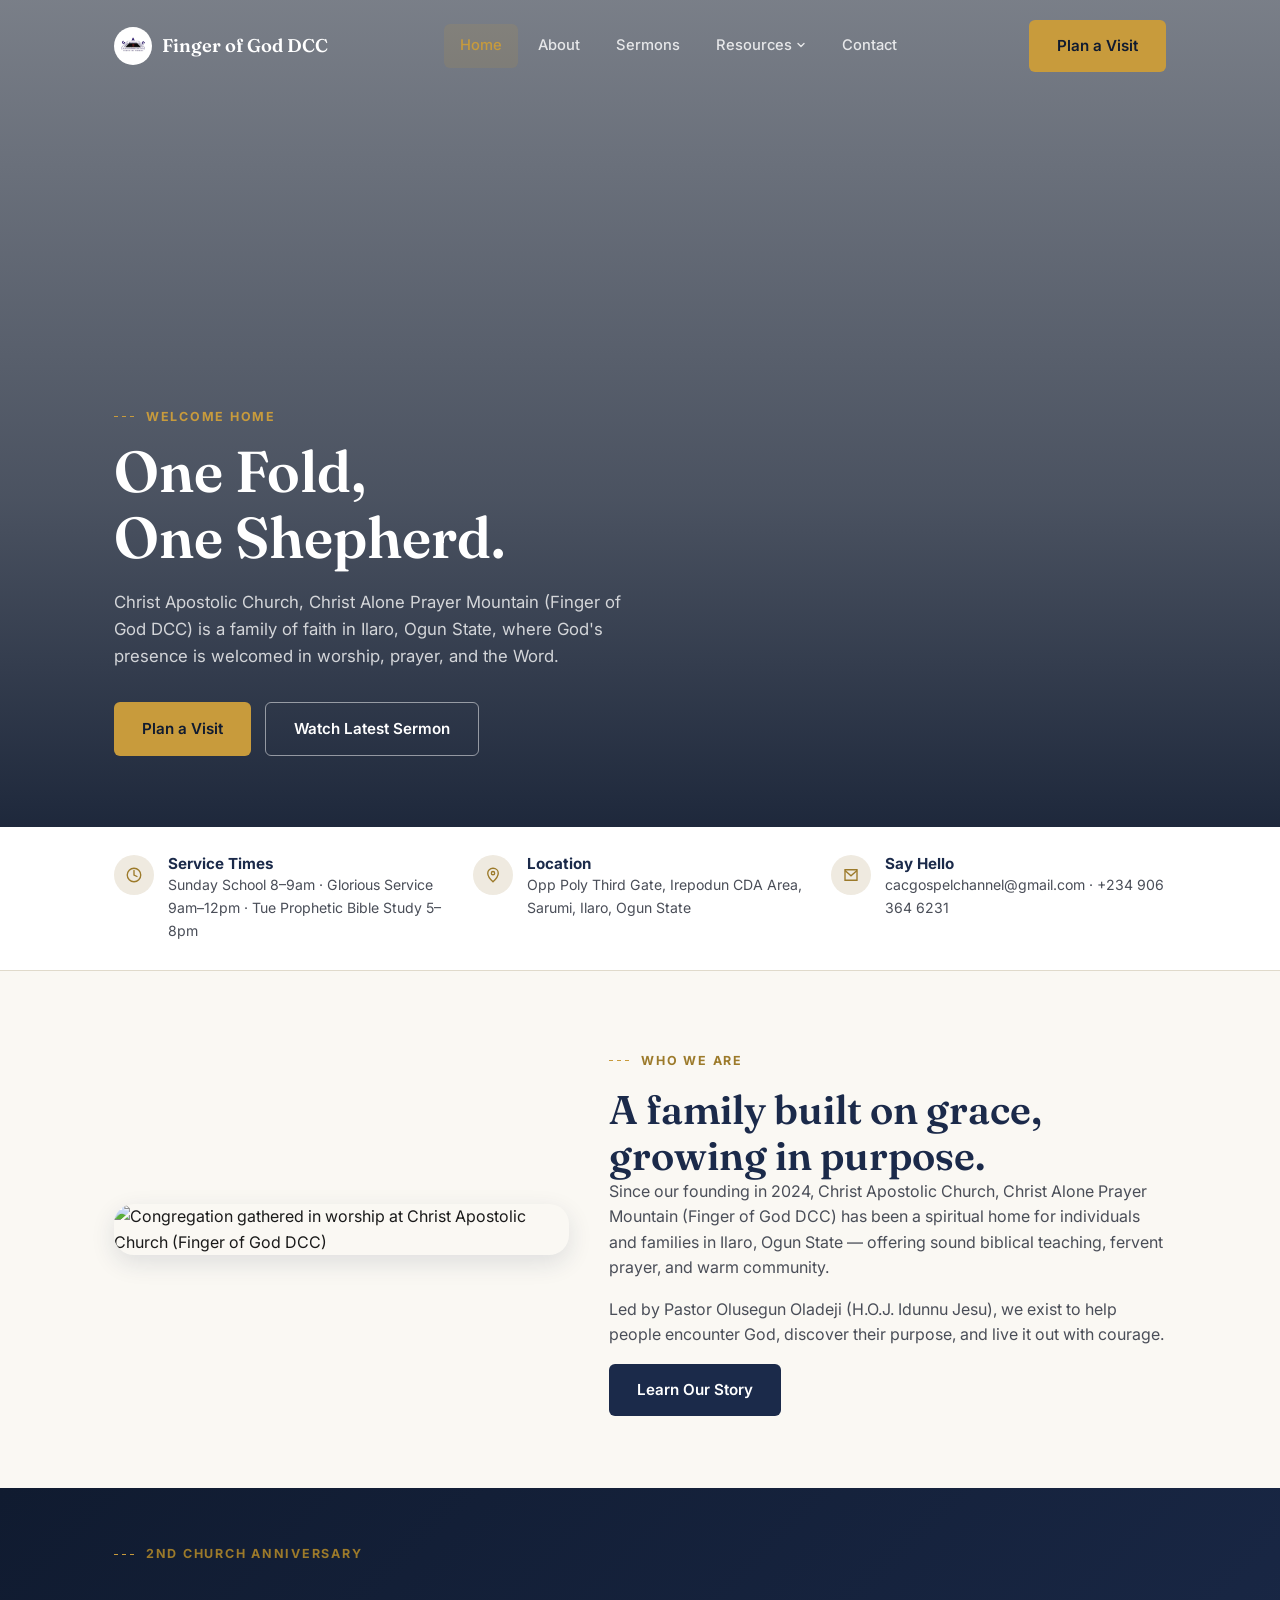
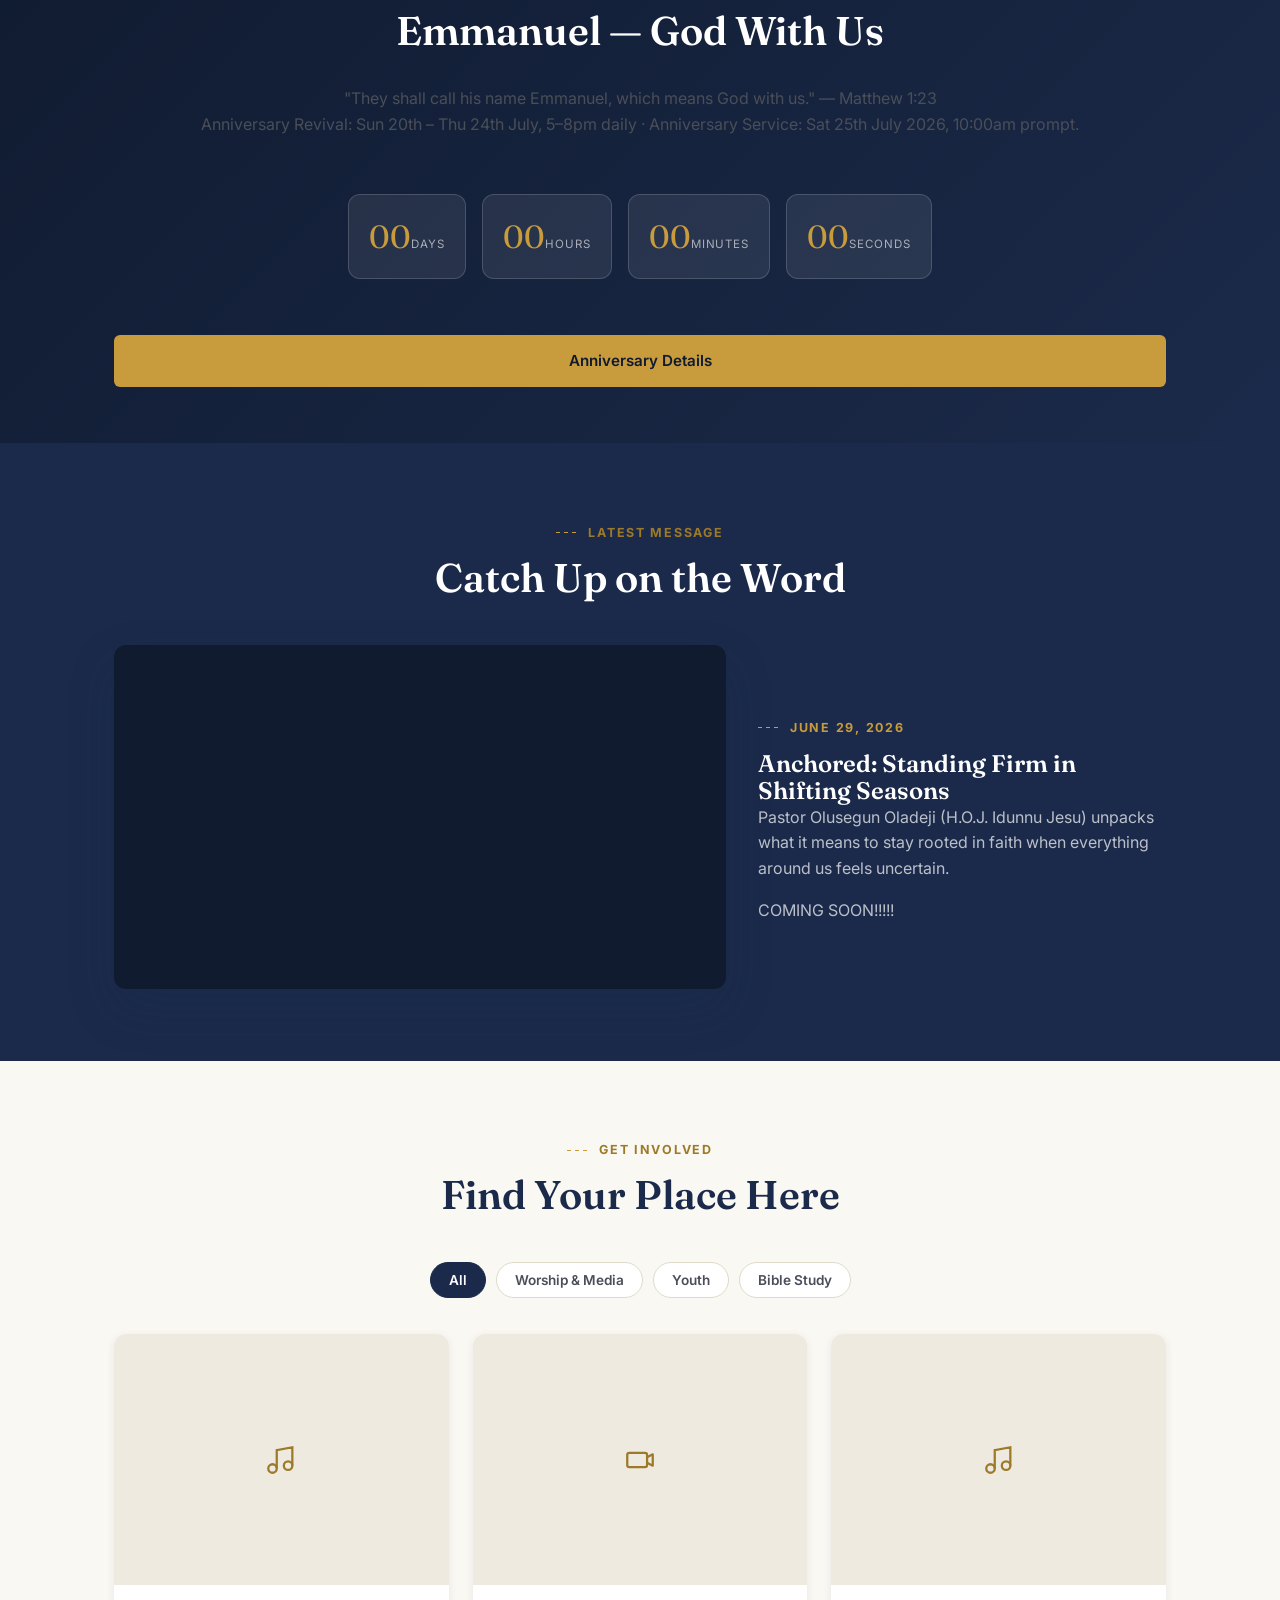
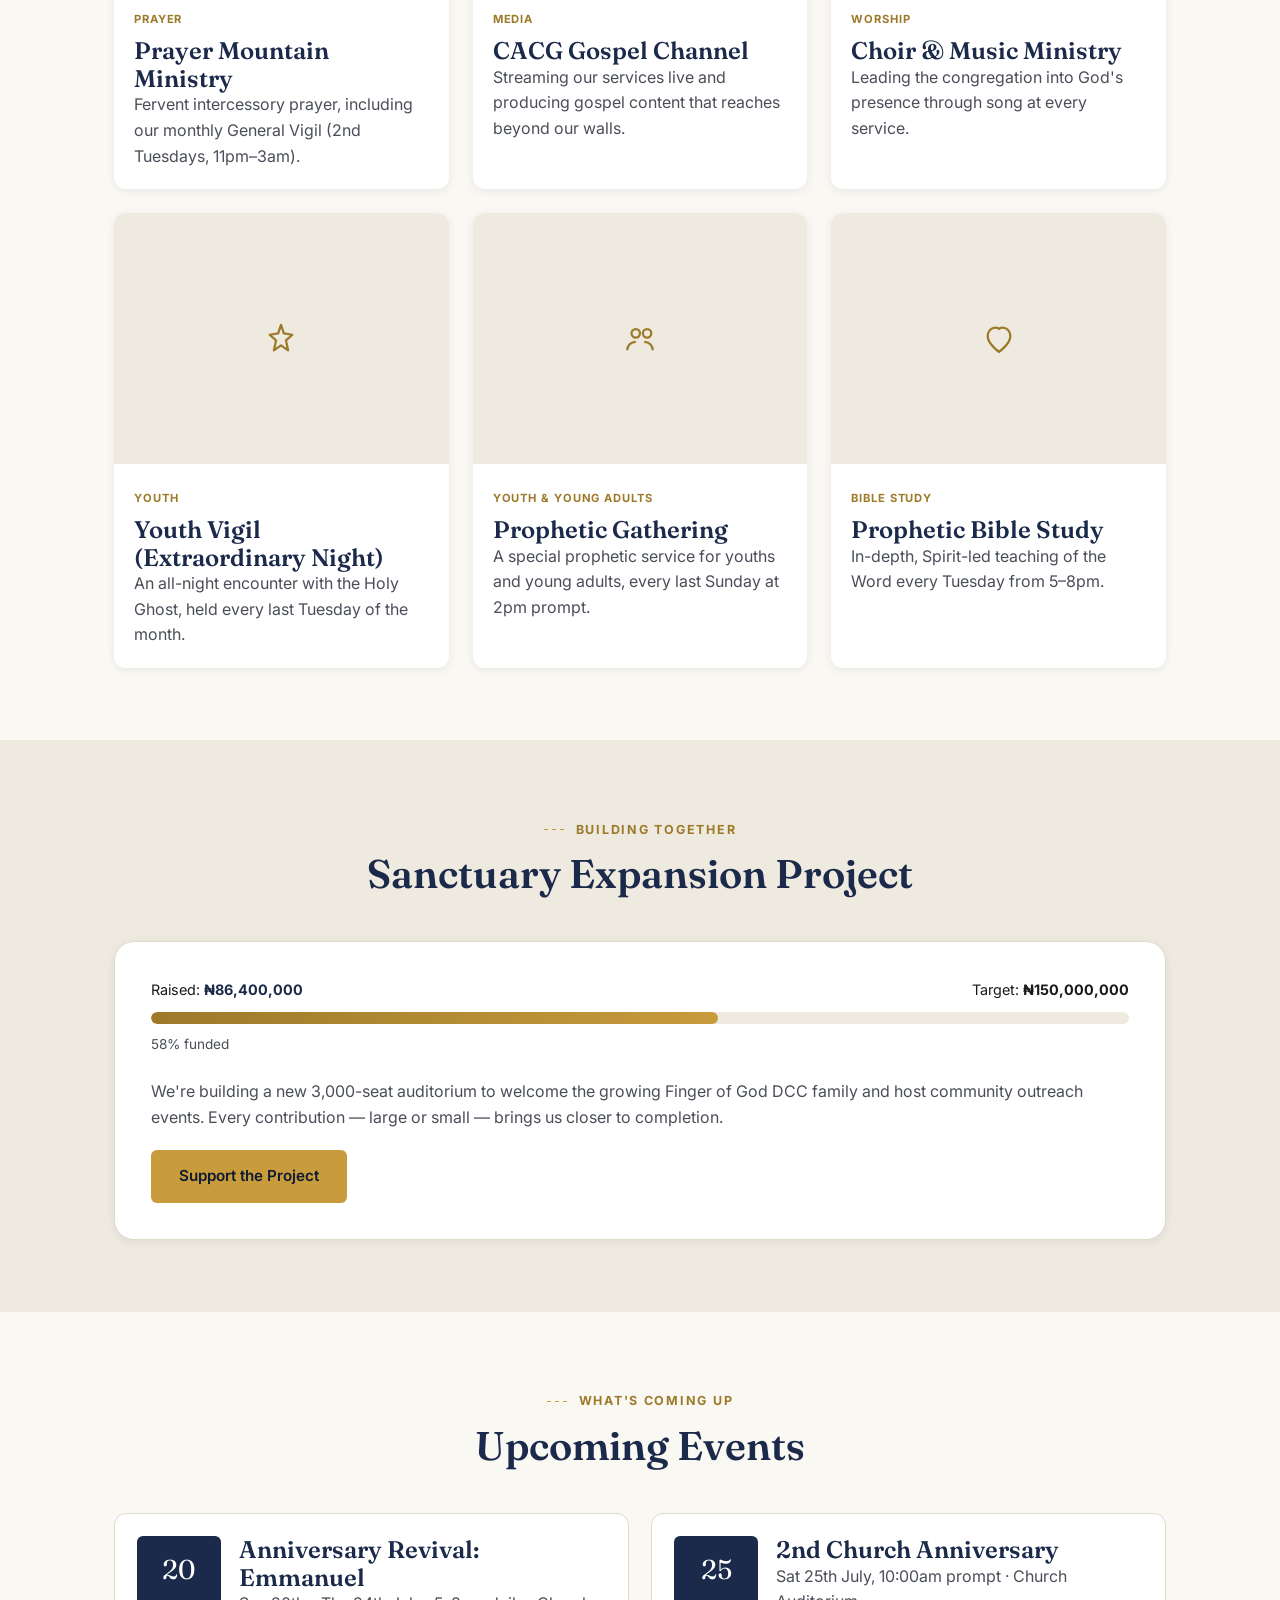
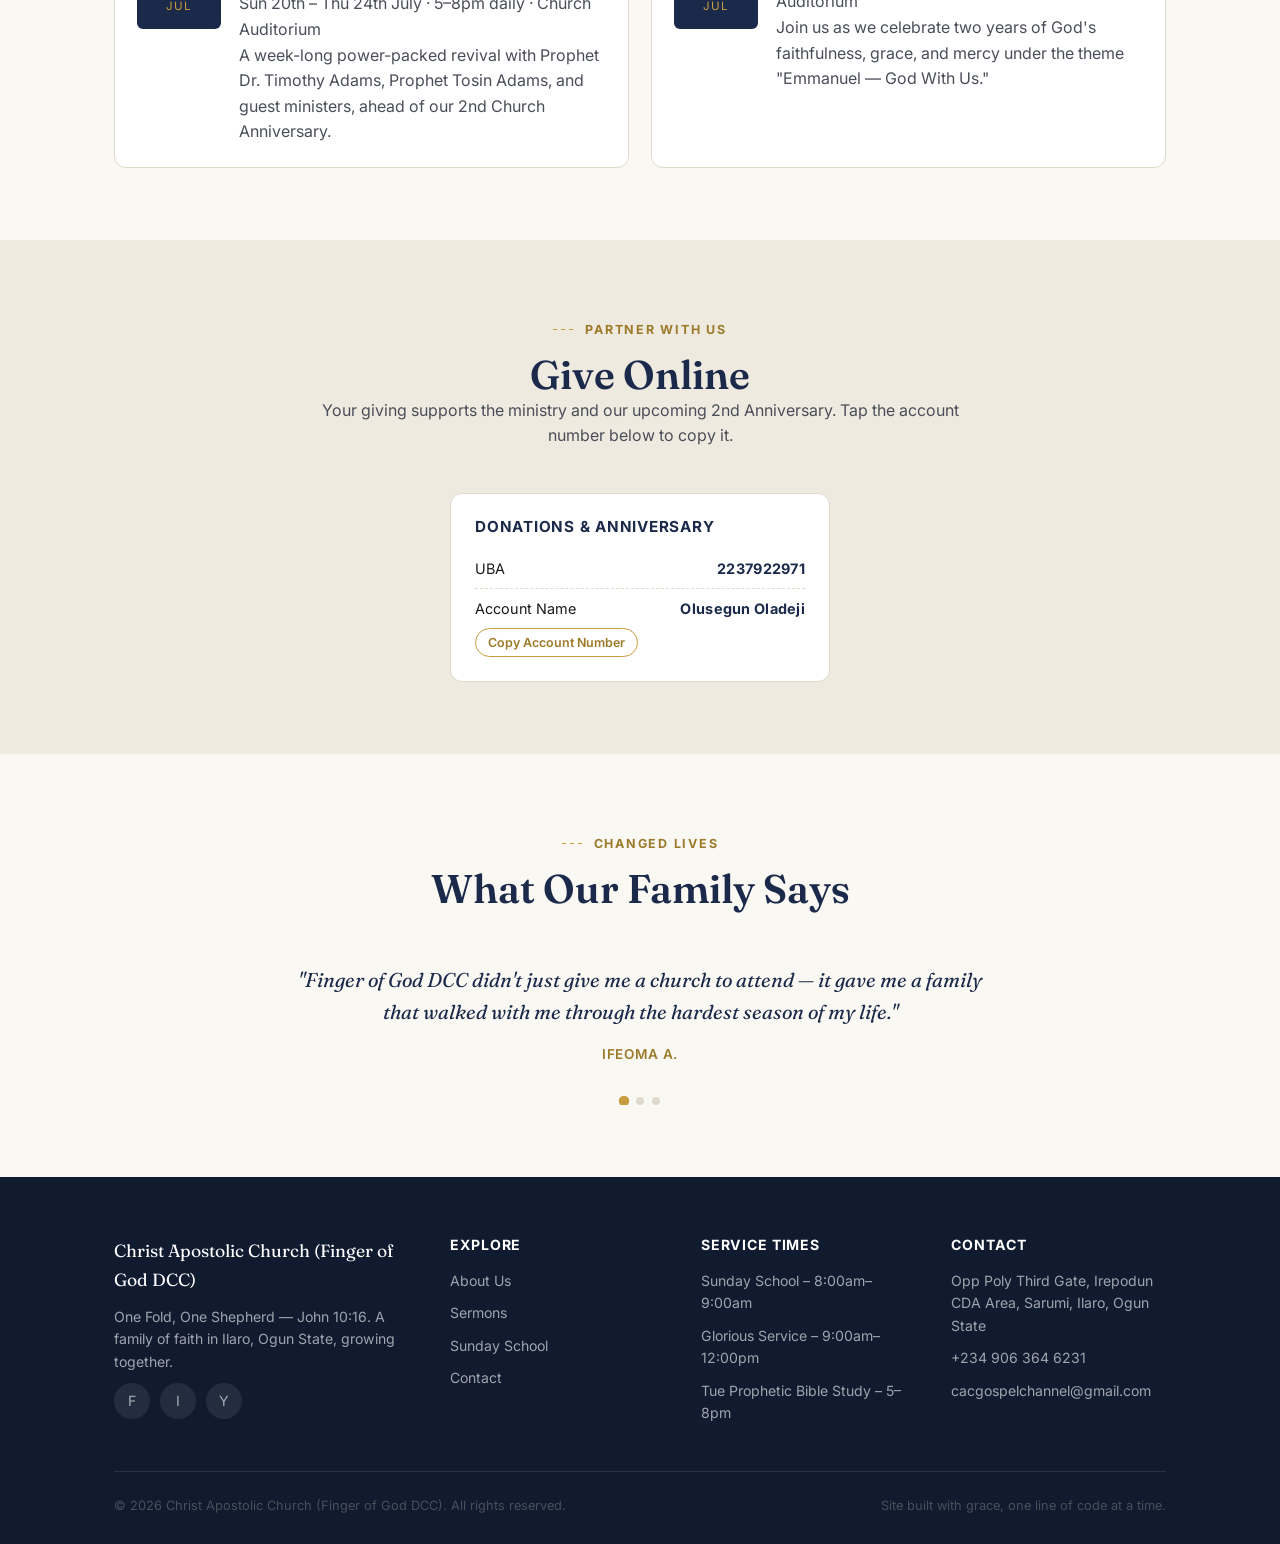
==== index.html @ 90b6bd90 "first commit" ====
<!DOCTYPE html>
<html lang="en">
<head>
<meta charset="UTF-8">
<meta name="viewport" content="width=device-width, initial-scale=1.0">
<title>Christ Apostolic Church, Christ Alone Prayer Mountain (Finger of God DCC) | One Fold, One Shepherd</title>
<meta name="description" content="Christ Apostolic Church, Christ Alone Prayer Mountain, Ilaro, Ogun State — join us for worship, sermons, ministries, and community. Sunday School 8am, Glorious Service 9am.">
<link rel="stylesheet" href="style.css">
<link rel="preconnect" href="https://fonts.googleapis.com">
<link rel="preconnect" href="https://fonts.gstatic.com" crossorigin>
<link href="https://fonts.googleapis.com/css2?family=Fraunces:opsz,wght@9..144,500;9..144,600;9..144,700&family=Inter:wght@400;500;600;700&display=swap" rel="stylesheet">
</head>
<body>

<!-- NAVBAR -->
<header class="navbar" id="navbar">
  <div class="container">
    <a href="index.html" class="nav-logo">
      <img src="images/logo.jpg" alt="Christ Apostolic Church logo" class="nav-logo-img">
      Finger of God DCC
    </a>

    <nav class="nav-links" aria-label="Primary">
      <a href="index.html" class="active">Home</a>
      <a href="about.html">About</a>
      <a href="sermons.html">Sermons</a>
      <div class="nav-dropdown" id="resourcesDropdown">
        <a href="#" class="nav-dropdown-toggle">Resources
          <svg width="10" height="10" viewBox="0 0 10 10" fill="none"><path d="M2 3.5L5 6.5L8 3.5" stroke="currentColor" stroke-width="1.4" stroke-linecap="round" stroke-linejoin="round"/></svg>
        </a>
        <div class="nav-dropdown-menu">
          <a href="sunday-school.html">Sunday School Manual</a>
          <a href="sermons.html">Sermon Archive</a>
          <a href="contact.html#prayer">Prayer Requests</a>
        </div>
      </div>
      <a href="contact.html">Contact</a>
    </nav>

    <a href="#plan-visit" class="btn btn-primary nav-cta" data-modal-open>Plan a Visit</a>

    <button class="hamburger" id="hamburgerBtn" aria-label="Open menu" aria-expanded="false">
      <span></span><span></span><span></span>
    </button>
  </div>
</header>

<div class="mobile-menu-overlay" id="mobileOverlay"></div>
<nav class="mobile-menu" id="mobileMenu" aria-label="Mobile">
  <button class="mobile-menu-close" id="mobileMenuClose" aria-label="Close menu">&times;</button>
  <a href="index.html" class="active">Home</a>
  <a href="about.html">About</a>
  <a href="sermons.html">Sermons</a>
  <a href="sunday-school.html" class="mobile-submenu">Sunday School Manual</a>
  <a href="contact.html">Contact</a>
  <a href="#plan-visit" class="btn btn-primary" style="margin-top:20px;" data-modal-open>Plan a Visit</a>
</nav>

<!-- HERO SECTION -->
<section class="hero">
  <div class="hero-media">
    <video autoplay muted loop playsinline poster="poster.jpg">
      <source src="worship-bg.mp4" type="video/mp4">
    </video>
  </div>
  <div class="hero-content">
    <p class="eyebrow hero-eyebrow">Welcome Home</p>
    <h1>One Fold,<br>One Shepherd.</h1>
    <p class="hero-sub">Christ Apostolic Church, Christ Alone Prayer Mountain (Finger of God DCC) is a family of faith in Ilaro, Ogun State, where God's presence is welcomed in worship, prayer, and the Word.</p>
    <div class="hero-actions">
      <a href="#" class="btn btn-primary" data-modal-open>Plan a Visit</a>
      <a href="sermons.html" class="btn btn-outline">Watch Latest Sermon</a>
    </div>
  </div>
</section>

<!-- SERVICE BAR SECTION -->
<section class="service-bar">
  <div class="container">
    <div class="service-item">
      <span class="icon">
        <svg width="18" height="18" viewBox="0 0 24 24" fill="none"><path d="M12 6V12L16 14" stroke="currentColor" stroke-width="1.8" stroke-linecap="round"/><circle cx="12" cy="12" r="9" stroke="currentColor" stroke-width="1.8"/></svg>
      </span>
      <div>
        <h4>Service Times</h4>
        <p>Sunday School 8&ndash;9am &middot; Glorious Service 9am&ndash;12pm &middot; Tue Prophetic Bible Study 5&ndash;8pm</p>
      </div>
    </div>
    <div class="service-item">
      <span class="icon">
        <svg width="18" height="18" viewBox="0 0 24 24" fill="none"><path d="M12 21C12 21 5 14.5 5 9.5C5 5.9 8 3 12 3C16 3 19 5.9 19 9.5C19 14.5 12 21 12 21Z" stroke="currentColor" stroke-width="1.8"/><circle cx="12" cy="9.5" r="2.2" stroke="currentColor" stroke-width="1.8"/></svg>
      </span>
      <div>
        <h4>Location</h4>
        <p>Opp Poly Third Gate, Irepodun CDA Area, Sarumi, Ilaro, Ogun State</p>
      </div>
    </div>
    <div class="service-item">
      <span class="icon">
        <svg width="18" height="18" viewBox="0 0 24 24" fill="none"><path d="M4 5H20V19H4V5Z" stroke="currentColor" stroke-width="1.8"/><path d="M4 6L12 13L20 6" stroke="currentColor" stroke-width="1.8"/></svg>
      </span>
      <div>
        <h4>Say Hello</h4>
        <p>cacgospelchannel@gmail.com &middot; +234 906 364 6231</p>
      </div>
    </div>
  </div>
</section>

<!-- ABOUT PREVIEW SECTION -->
<section class="about-preview section">
  <div class="container">
    <div class="about-media-frame about-media">
      <img src="images/pastor.jpg" alt="Congregation gathered in worship at Christ Apostolic Church (Finger of God DCC)">
    </div>
    <div class="about-text">
      <p class="eyebrow">Who We Are</p>
      <h2>A family built on grace, growing in purpose.</h2>
      <p>Since our founding in 2024, Christ Apostolic Church, Christ Alone Prayer Mountain (Finger of God DCC) has been a spiritual home for individuals and families in Ilaro, Ogun State — offering sound biblical teaching, fervent prayer, and warm community.</p>
      <p>Led by Pastor Olusegun Oladeji (H.O.J. Idunnu Jesu), we exist to help people encounter God, discover their purpose, and live it out with courage.</p>
      <a href="about.html" class="btn btn-navy">Learn Our Story</a>
    </div>
  </div>
</section>

<!-- ANNIVERSARY BANNER SECTION -->
<section class="anniversary-banner">
  <div class="container">
    <p class="eyebrow">2nd Church Anniversary</p>
    <h2>Emmanuel &mdash; God With Us</h2>
    <p>"They shall call his name Emmanuel, which means God with us." &mdash; Matthew 1:23<br>
    Anniversary Revival: Sun 20th &ndash; Thu 24th July, 5&ndash;8pm daily &middot; Anniversary Service: Sat 25th July 2026, 10:00am prompt.</p>
    <div class="anniversary-countdown" id="anniversaryCountdown">
      <div class="countdown-box"><span class="num" id="cdDays">00</span><span class="label">Days</span></div>
      <div class="countdown-box"><span class="num" id="cdHours">00</span><span class="label">Hours</span></div>
      <div class="countdown-box"><span class="num" id="cdMinutes">00</span><span class="label">Minutes</span></div>
      <div class="countdown-box"><span class="num" id="cdSeconds">00</span><span class="label">Seconds</span></div>
    </div>
    <a href="#" class="btn btn-primary">Anniversary Details</a>
  </div>
</section>

<!-- LATEST SERMON SECTION -->
<section class="latest-sermon section">
  <div class="container">
    <div class="section-head">
      <p class="eyebrow">Latest Message</p>
      <h2>Catch Up on the Word</h2>
    </div>
    <div class="sermon-feature">
      <div class="sermon-video">
        <iframe loading="lazy" data-src="https://www.youtube.com/embed/dQw4w9WgXcQ" title="Latest sermon" allowfullscreen></iframe>
      </div>
      <div class="sermon-meta">
        <p class="eyebrow" style="color:var(--color-gold);">June 29, 2026</p>
        <h3 style="color:#fff;">Anchored: Standing Firm in Shifting Seasons</h3>
        <p>Pastor Olusegun Oladeji (H.O.J. Idunnu Jesu) unpacks what it means to stay rooted in faith when everything around us feels uncertain.</p>
        <!-- <a href="sermons.html" class="btn btn-outline" style="margin-top:16px;">View All Sermons</a> -->
        <p style="margin-top:16px;">COMING SOON!!!!!</p>
      </div>
    </div>
  </div>
</section>

<!-- MINISTRIES GRID SECTION -->
<section class="ministries section" id="ministries">
  <div class="container">
    <div class="section-head">
      <p class="eyebrow">Get Involved</p>
      <h2>Find Your Place Here</h2>
    </div>
    <div class="ministries-filter" id="ministryFilters">
      <button class="filter-btn active" data-filter="all">All</button>
      <button class="filter-btn" data-filter="worship">Worship &amp; Media</button>
      <button class="filter-btn" data-filter="youth">Youth</button>
      <button class="filter-btn" data-filter="adults">Bible Study</button>
    </div>
    <div class="ministries-grid" id="ministriesGrid">
      <div class="ministry-card" data-category="worship">
        <div class="ministry-media">
          <svg width="34" height="34" viewBox="0 0 24 24" fill="none"><path d="M9 18V5L20 3V16" stroke="currentColor" stroke-width="1.6"/><circle cx="6" cy="18" r="3" stroke="currentColor" stroke-width="1.6"/><circle cx="17" cy="16" r="3" stroke="currentColor" stroke-width="1.6"/></svg>
        </div>
        <div class="ministry-body">
          <span class="tag">Prayer</span>
          <h3>Prayer Mountain Ministry</h3>
          <p>Fervent intercessory prayer, including our monthly General Vigil (2nd Tuesdays, 11pm&ndash;3am).</p>
        </div>
      </div>
      <div class="ministry-card" data-category="worship">
        <div class="ministry-media">
          <svg width="34" height="34" viewBox="0 0 24 24" fill="none"><rect x="3" y="7" width="14" height="10" rx="1.5" stroke="currentColor" stroke-width="1.6"/><path d="M17 10L21 8V16L17 14" stroke="currentColor" stroke-width="1.6" stroke-linejoin="round"/></svg>
        </div>
        <div class="ministry-body">
          <span class="tag">Media</span>
          <h3>CACG Gospel Channel</h3>
          <p>Streaming our services live and producing gospel content that reaches beyond our walls.</p>
        </div>
      </div>
      <div class="ministry-card" data-category="worship">
        <div class="ministry-media">
          <svg width="34" height="34" viewBox="0 0 24 24" fill="none"><path d="M9 18V5L20 3V16" stroke="currentColor" stroke-width="1.6"/><circle cx="6" cy="18" r="3" stroke="currentColor" stroke-width="1.6"/><circle cx="17" cy="16" r="3" stroke="currentColor" stroke-width="1.6"/></svg>
        </div>
        <div class="ministry-body">
          <span class="tag">Worship</span>
          <h3>Choir &amp; Music Ministry</h3>
          <p>Leading the congregation into God's presence through song at every service.</p>
        </div>
      </div>
      <div class="ministry-card" data-category="youth">
        <div class="ministry-media">
          <svg width="34" height="34" viewBox="0 0 24 24" fill="none"><path d="M12 2L14 8L20 9L15.5 13L17 20L12 16.5L7 20L8.5 13L4 9L10 8L12 2Z" stroke="currentColor" stroke-width="1.6" stroke-linejoin="round"/></svg>
        </div>
        <div class="ministry-body">
          <span class="tag">Youth</span>
          <h3>Youth Vigil (Extraordinary Night)</h3>
          <p>An all-night encounter with the Holy Ghost, held every last Tuesday of the month.</p>
        </div>
      </div>
      <div class="ministry-card" data-category="youth">
        <div class="ministry-media">
          <svg width="34" height="34" viewBox="0 0 24 24" fill="none"><circle cx="9" cy="8" r="3" stroke="currentColor" stroke-width="1.6"/><circle cx="17" cy="8" r="3" stroke="currentColor" stroke-width="1.6"/><path d="M3 20C3 16.5 5.5 14 9 14M21 20C21 16.5 18.5 14 15 14" stroke="currentColor" stroke-width="1.6"/></svg>
        </div>
        <div class="ministry-body">
          <span class="tag">Youth &amp; Young Adults</span>
          <h3>Prophetic Gathering</h3>
          <p>A special prophetic service for youths and young adults, every last Sunday at 2pm prompt.</p>
        </div>
      </div>
      <div class="ministry-card" data-category="adults">
        <div class="ministry-media">
          <svg width="34" height="34" viewBox="0 0 24 24" fill="none"><path d="M12 21C12 21 4 15.5 4 9.8C4 6.6 6.5 4 9.5 4C10.9 4 12 4.8 12 4.8C12 4.8 13.1 4 14.5 4C17.5 4 20 6.6 20 9.8C20 15.5 12 21 12 21Z" stroke="currentColor" stroke-width="1.6"/></svg>
        </div>
        <div class="ministry-body">
          <span class="tag">Bible Study</span>
          <h3>Prophetic Bible Study</h3>
          <p>In-depth, Spirit-led teaching of the Word every Tuesday from 5&ndash;8pm.</p>
        </div>
      </div>
    </div>
  </div>
</section>

<!-- CHURCH PROJECT SECTION -->
<section class="church-project section" style="background:var(--color-bg-alt);">
  <div class="container">
    <div class="section-head">
      <p class="eyebrow">Building Together</p>
      <h2>Sanctuary Expansion Project</h2>
    </div>
    <div class="project-card">
      <div class="project-stats">
        <span>Raised: <span class="current" id="projectCurrent">&#8358;86,400,000</span></span>
        <span>Target: <strong>&#8358;150,000,000</strong></span>
      </div>
      <div class="progress-track">
        <div class="progress-fill" id="projectProgress" data-target="58"></div>
      </div>
      <p class="project-percent"><span id="projectPercentLabel">0</span>% funded</p>
      <div class="project-body">
        <p>We're building a new 3,000-seat auditorium to welcome the growing Finger of God DCC family and host community outreach events. Every contribution — large or small — brings us closer to completion.</p>
        <a href="#give" class="btn btn-primary" style="margin-top:20px;">Support the Project</a>
      </div>
    </div>
  </div>
</section>

<!-- UPCOMING EVENTS SECTION -->
<section class="events section" id="events">
  <div class="container">
    <div class="section-head">
      <p class="eyebrow">What's Coming Up</p>
      <h2>Upcoming Events</h2>
    </div>
    <div class="events-grid">
      <div class="event-card">
        <div class="event-date"><span class="day">20</span><span class="month">Jul</span></div>
        <div>
          <h3>Anniversary Revival: Emmanuel</h3>
          <p>Sun 20th &ndash; Thu 24th July &middot; 5&ndash;8pm daily &middot; Church Auditorium</p>
          <p>A week-long power-packed revival with Prophet Dr. Timothy Adams, Prophet Tosin Adams, and guest ministers, ahead of our 2nd Church Anniversary.</p>
        </div>
      </div>
      <div class="event-card">
        <div class="event-date"><span class="day">25</span><span class="month">Jul</span></div>
        <div>
          <h3>2nd Church Anniversary</h3>
          <p>Sat 25th July, 10:00am prompt &middot; Church Auditorium</p>
          <p>Join us as we celebrate two years of God's faithfulness, grace, and mercy under the theme "Emmanuel &mdash; God With Us."</p>
        </div>
      </div>
    </div>
  </div>
</section>

<!-- GIVE/PARTNERSHIP SECTION -->
<section class="give-section section" id="give">
  <div class="container">
    <div class="section-head">
      <p class="eyebrow">Partner With Us</p>
      <h2>Give Online</h2>
      <p>Your giving supports the ministry and our upcoming 2nd Anniversary. Tap the account number below to copy it.</p>
    </div>
    <div class="give-grid give-grid-single">
      <div class="give-card">
        <h4>Donations &amp; Anniversary</h4>
        <div class="account-row">
          <span>UBA</span>
          <span class="account-number">2237922971</span>
        </div>
        <div class="account-row">
          <span>Account Name</span>
          <span class="account-number">Olusegun Oladeji</span>
        </div>
        <button class="copy-btn" data-copy="2237922971">Copy Account Number</button>
      </div>
    </div>
  </div>
</section>

<!-- TESTIMONIES SECTION -->
<section class="testimonies section">
  <div class="container">
    <div class="section-head">
      <p class="eyebrow">Changed Lives</p>
      <h2>What Our Family Says</h2>
    </div>
    <div class="testimony-slider">
      <div class="testimony-track" id="testimonyTrack">
        <div class="testimony-slide">
          <p class="quote">"Finger of God DCC didn't just give me a church to attend — it gave me a family that walked with me through the hardest season of my life."</p>
          <p class="author">Ifeoma A.</p>
        </div>
        <div class="testimony-slide">
          <p class="quote">"The teaching here is practical and deep at the same time. I've grown more in two years than in the previous ten."</p>
          <p class="author">Emeka O.</p>
        </div>
        <div class="testimony-slide">
          <p class="quote">"Kids Harbor made Sunday mornings something my children actually look forward to. That says a lot."</p>
          <p class="author">Blessing N.</p>
        </div>
      </div>
      <div class="testimony-dots" id="testimonyDots"></div>
    </div>
  </div>
</section>

<!-- FOOTER SECTION -->
<footer class="site-footer">
  <div class="container">
    <div class="footer-grid">
      <div class="footer-col">
        <div class="footer-brand">Christ Apostolic Church (Finger of God DCC)</div>
        <p>One Fold, One Shepherd — John 10:16. A family of faith in Ilaro, Ogun State, growing together.</p>
        <div class="footer-social">
          <a href="#" aria-label="Facebook">F</a>
          <a href="#" aria-label="Instagram">I</a>
          <a href="#" aria-label="YouTube">Y</a>
        </div>
      </div>
      <div class="footer-col">
        <h4>Explore</h4>
        <a href="about.html">About Us</a>
        <a href="sermons.html">Sermons</a>
        <a href="sunday-school.html">Sunday School</a>
        <a href="contact.html">Contact</a>
      </div>
      <div class="footer-col">
        <h4>Service Times</h4>
        <p>Sunday School &ndash; 8:00am&ndash;9:00am</p>
        <p>Glorious Service &ndash; 9:00am&ndash;12:00pm</p>
        <p>Tue Prophetic Bible Study &ndash; 5&ndash;8pm</p>
      </div>
      <div class="footer-col">
        <h4>Contact</h4>
        <p>Opp Poly Third Gate, Irepodun CDA Area, Sarumi, Ilaro, Ogun State</p>
        <a href="tel:+2349063646231">+234 906 364 6231</a>
        <a href="mailto:cacgospelchannel@gmail.com">cacgospelchannel@gmail.com</a>
      </div>
    </div>
    <div class="footer-bottom">
      <p>&copy; 2026 Christ Apostolic Church (Finger of God DCC). All rights reserved.</p>
      <p>Site built with grace, one line of code at a time.</p>
    </div>
  </div>
</footer>

<!-- MODAL POPUP -->
<div class="modal-overlay" id="visitModalOverlay">
  <div class="modal" role="dialog" aria-modal="true" aria-labelledby="visitModalTitle">
    <button class="modal-close" id="visitModalClose" aria-label="Close">&times;</button>
    <h3 id="visitModalTitle">Plan Your Visit</h3>
    <p class="modal-sub">Let us know you're coming so we can welcome you properly.</p>
    <form id="visitForm" novalidate>
      <div class="form-group" id="visitNameGroup">
        <label for="visitName">Full Name</label>
        <input type="text" id="visitName" name="visitName" required>
        <span class="form-error">Please enter your name.</span>
      </div>
      <div class="form-group" id="visitEmailGroup">
        <label for="visitEmail">Email</label>
        <input type="email" id="visitEmail" name="visitEmail" required>
        <span class="form-error">Please enter a valid email.</span>
      </div>
      <div class="form-group" id="visitDateGroup">
        <label for="visitDate">Which Sunday?</label>
        <input type="date" id="visitDate" name="visitDate" required>
        <span class="form-error">Please choose a date.</span>
      </div>
      <button type="submit" class="btn btn-primary" style="width:100%;">Confirm Visit</button>
    </form>
  </div>
</div>

<!-- BACK TO TOP BUTTON -->
<button class="back-to-top" id="backToTop" aria-label="Back to top">
  <svg width="18" height="18" viewBox="0 0 24 24" fill="none"><path d="M12 19V5M12 5L6 11M12 5L18 11" stroke="currentColor" stroke-width="2" stroke-linecap="round" stroke-linejoin="round"/></svg>
</button>

<div class="toast" id="toast"></div>

<script>
  /* ============================================================
     GRACE HARBOR FAMILY CHURCH — HOME PAGE SCRIPT
     ============================================================ */

  /* 1. STICKY NAVBAR + ACTIVE NAV HIGHLIGHT (active nav already set via .active class in markup) */
  const navbar = document.getElementById('navbar');
  function handleNavbarScroll() {
    if (window.scrollY > 30) {
      navbar.classList.add('is-scrolled');
    } else {
      navbar.classList.remove('is-scrolled');
    }
  }
  window.addEventListener('scroll', handleNavbarScroll);
  handleNavbarScroll();

  /* 11. MOBILE MENU: hamburger + slide animation + dropdown */
  const hamburgerBtn = document.getElementById('hamburgerBtn');
  const mobileMenu = document.getElementById('mobileMenu');
  const mobileOverlay = document.getElementById('mobileOverlay');
  const mobileMenuClose = document.getElementById('mobileMenuClose');

  function openMobileMenu() {
    mobileMenu.classList.add('is-open');
    mobileOverlay.classList.add('is-open');
    hamburgerBtn.classList.add('is-active');
    hamburgerBtn.setAttribute('aria-expanded', 'true');
    document.body.style.overflow = 'hidden';
  }
  function closeMobileMenu() {
    mobileMenu.classList.remove('is-open');
    mobileOverlay.classList.remove('is-open');
    hamburgerBtn.classList.remove('is-active');
    hamburgerBtn.setAttribute('aria-expanded', 'false');
    document.body.style.overflow = '';
  }
  hamburgerBtn.addEventListener('click', () => {
    mobileMenu.classList.contains('is-open') ? closeMobileMenu() : openMobileMenu();
  });
  mobileMenuClose.addEventListener('click', closeMobileMenu);
  mobileOverlay.addEventListener('click', closeMobileMenu);

  /* Resources dropdown tap-support on touch devices */
  const resourcesDropdown = document.getElementById('resourcesDropdown');
  if (resourcesDropdown) {
    const toggle = resourcesDropdown.querySelector('.nav-dropdown-toggle');
    toggle.addEventListener('click', (e) => {
      if (window.innerWidth < 900) {
        e.preventDefault();
        resourcesDropdown.classList.toggle('is-open');
      }
    });
  }

  /* 3. COPY TO CLIPBOARD for bank accounts + toast */
  const toast = document.getElementById('toast');
  let toastTimer;
  function showToast(message) {
    toast.textContent = message;
    toast.classList.add('is-visible');
    clearTimeout(toastTimer);
    toastTimer = setTimeout(() => toast.classList.remove('is-visible'), 2200);
  }
  document.querySelectorAll('.copy-btn').forEach((btn) => {
    btn.addEventListener('click', () => {
      const value = btn.getAttribute('data-copy');
      navigator.clipboard.writeText(value).then(() => {
        showToast('Account number copied!');
      }).catch(() => {
        showToast('Could not copy — please copy manually.');
      });
    });
  });

  /* 4. COUNTDOWN TIMER for anniversary date (2nd Anniversary — Sat 25th July 2026, 10:00am) */
  function startAnniversaryCountdown() {
    const anniversaryDate = new Date('2026-07-25T10:00:00').getTime();
    function tick() {
      const now = new Date().getTime();
      const distance = anniversaryDate - now;
      if (distance <= 0) {
        document.getElementById('cdDays').textContent = '00';
        document.getElementById('cdHours').textContent = '00';
        document.getElementById('cdMinutes').textContent = '00';
        document.getElementById('cdSeconds').textContent = '00';
        return;
      }
      const days = Math.floor(distance / (1000 * 60 * 60 * 24));
      const hours = Math.floor((distance % (1000 * 60 * 60 * 24)) / (1000 * 60 * 60));
      const minutes = Math.floor((distance % (1000 * 60 * 60)) / (1000 * 60));
      const seconds = Math.floor((distance % (1000 * 60)) / 1000);
      document.getElementById('cdDays').textContent = String(days).padStart(2, '0');
      document.getElementById('cdHours').textContent = String(hours).padStart(2, '0');
      document.getElementById('cdMinutes').textContent = String(minutes).padStart(2, '0');
      document.getElementById('cdSeconds').textContent = String(seconds).padStart(2, '0');
    }
    tick();
    setInterval(tick, 1000);
  }
  startAnniversaryCountdown();

  /* 5. PROGRESS BAR ANIMATION on scroll (church project) */
  const progressFill = document.getElementById('projectProgress');
  const percentLabel = document.getElementById('projectPercentLabel');
  let progressAnimated = false;
  function animateProgressIfVisible() {
    if (progressAnimated || !progressFill) return;
    const rect = progressFill.getBoundingClientRect();
    if (rect.top < window.innerHeight - 80) {
      const target = parseInt(progressFill.getAttribute('data-target'), 10);
      progressFill.style.width = target + '%';
      percentLabel.textContent = target;
      progressAnimated = true;
    }
  }
  window.addEventListener('scroll', animateProgressIfVisible);
  animateProgressIfVisible();

  /* 6. MODAL POPUP: Plan a Visit */
  const visitModalOverlay = document.getElementById('visitModalOverlay');
  const visitModalClose = document.getElementById('visitModalClose');
  document.querySelectorAll('[data-modal-open]').forEach((trigger) => {
    trigger.addEventListener('click', (e) => {
      e.preventDefault();
      visitModalOverlay.classList.add('is-open');
      closeMobileMenu();
    });
  });
  function closeVisitModal() {
    visitModalOverlay.classList.remove('is-open');
  }
  visitModalClose.addEventListener('click', closeVisitModal);
  visitModalOverlay.addEventListener('click', (e) => {
    if (e.target === visitModalOverlay) closeVisitModal();
  });

  /* 13. FORM VALIDATION: visit modal form */
  const visitForm = document.getElementById('visitForm');
  visitForm.addEventListener('submit', (e) => {
    e.preventDefault();
    let valid = true;
    const name = document.getElementById('visitName');
    const email = document.getElementById('visitEmail');
    const date = document.getElementById('visitDate');
    const emailPattern = /^[^\s@]+@[^\s@]+\.[^\s@]+$/;

    [
      [name, name.value.trim().length > 1],
      [email, emailPattern.test(email.value.trim())],
      [date, date.value.trim().length > 0]
    ].forEach(([field, isValid]) => {
      field.closest('.form-group').classList.toggle('has-error', !isValid);
      if (!isValid) valid = false;
    });

    if (valid) {
      showToast("You're on the list — see you Sunday!");
      visitForm.reset();
      closeVisitModal();
    }
  });

  /* 7. TABS/FILTER: ministries filter on home */
  const filterButtons = document.querySelectorAll('#ministryFilters .filter-btn');
  const ministryCards = document.querySelectorAll('#ministriesGrid .ministry-card');
  filterButtons.forEach((btn) => {
    btn.addEventListener('click', () => {
      filterButtons.forEach((b) => b.classList.remove('active'));
      btn.classList.add('active');
      const filter = btn.getAttribute('data-filter');
      ministryCards.forEach((card) => {
        const match = filter === 'all' || card.getAttribute('data-category') === filter;
        card.classList.toggle('is-hidden', !match);
      });
    });
  });

  /* 9. LAZY LOAD: YouTube iframes and images via IntersectionObserver */
  const lazyIframes = document.querySelectorAll('iframe[data-src]');
  if ('IntersectionObserver' in window) {
    const io = new IntersectionObserver((entries, observer) => {
      entries.forEach((entry) => {
        if (entry.isIntersecting) {
          const el = entry.target;
          el.src = el.getAttribute('data-src');
          el.removeAttribute('data-src');
          observer.unobserve(el);
        }
      });
    }, { rootMargin: '100px' });
    lazyIframes.forEach((el) => io.observe(el));
  } else {
    lazyIframes.forEach((el) => { el.src = el.getAttribute('data-src'); });
  }

  /* 10. BACK TO TOP BUTTON */
  const backToTop = document.getElementById('backToTop');
  window.addEventListener('scroll', () => {
    backToTop.classList.toggle('is-visible', window.scrollY > 300);
  });
  backToTop.addEventListener('click', () => {
    window.scrollTo({ top: 0, behavior: 'smooth' });
  });

  /* 12. TESTIMONY SLIDER: auto-sliding carousel */
  const testimonyTrack = document.getElementById('testimonyTrack');
  const testimonyDotsWrap = document.getElementById('testimonyDots');
  const slides = testimonyTrack ? testimonyTrack.children : [];
  let currentSlide = 0;
  let testimonyTimer;

  if (testimonyTrack) {
    for (let i = 0; i < slides.length; i++) {
      const dot = document.createElement('button');
      if (i === 0) dot.classList.add('active');
      dot.setAttribute('aria-label', 'Go to testimony ' + (i + 1));
      dot.addEventListener('click', () => goToSlide(i));
      testimonyDotsWrap.appendChild(dot);
    }

    function goToSlide(index) {
      currentSlide = index;
      testimonyTrack.style.transform = `translateX(-${index * 100}%)`;
      [...testimonyDotsWrap.children].forEach((dot, i) => {
        dot.classList.toggle('active', i === index);
      });
    }

    function nextSlide() {
      goToSlide((currentSlide + 1) % slides.length);
    }

    function startTestimonyAutoplay() {
      testimonyTimer = setInterval(nextSlide, 5500);
    }
    startTestimonyAutoplay();

    testimonyTrack.closest('.testimony-slider').addEventListener('mouseenter', () => clearInterval(testimonyTimer));
    testimonyTrack.closest('.testimony-slider').addEventListener('mouseleave', startTestimonyAutoplay);
  }
</script>
</body>
</html>
---- style.css ----
/* ==========================================================================
   GRACE HARBOR FAMILY CHURCH — STYLESHEET
   Mobile-first. All sections max-width 1100px centered.
   ========================================================================== */

/* GLOBAL & RESET */
:root {
  --color-navy: #1B2A4A;
  --color-navy-light: #2F4468;
  --color-navy-dark: #101B30;
  --color-gold: #C89B3C;
  --color-gold-deep: #9C7A2A;
  --color-ink: #1A1A1A;
  --color-ink-soft: #4A4E58;
  --color-bg: #FAF8F3;
  --color-bg-alt: #EFEAE0;
  --color-white: #FFFFFF;
  --color-border: #E0DACB;
  --color-success: #2E6B4F;
  --color-error: #A6402F;

  --font-display: "Fraunces", Georgia, serif;
  --font-body: "Inter", -apple-system, BlinkMacSystemFont, "Segoe UI", sans-serif;

  --max-width: 1100px;
  --radius-sm: 6px;
  --radius-md: 12px;
  --radius-lg: 20px;

  --shadow-sm: 0 2px 8px rgba(27, 42, 74, 0.08);
  --shadow-md: 0 8px 24px rgba(27, 42, 74, 0.12);
  --shadow-lg: 0 20px 48px rgba(27, 42, 74, 0.18);

  --transition: 0.25s ease;
}

* {
  margin: 0;
  padding: 0;
  box-sizing: border-box;
}

html {
  scroll-behavior: smooth;
  scroll-padding-top: 84px;
}

@media (prefers-reduced-motion: reduce) {
  html {
    scroll-behavior: auto;
  }
  *,
  *::before,
  *::after {
    animation-duration: 0.01ms !important;
    animation-iteration-count: 1 !important;
    transition-duration: 0.01ms !important;
  }
}

body {
  font-family: var(--font-body);
  color: var(--color-ink);
  background: var(--color-bg);
  line-height: 1.6;
  font-size: 16px;
  overflow-x: hidden;
}

img {
  max-width: 100%;
  display: block;
}

a {
  color: inherit;
  text-decoration: none;
}

ul {
  list-style: none;
}

button {
  font-family: inherit;
  cursor: pointer;
  border: none;
  background: none;
}

.container {
  max-width: var(--max-width);
  margin: 0 auto;
  padding: 0 24px;
}

h1, h2, h3, h4 {
  font-family: var(--font-display);
  color: var(--color-navy);
  line-height: 1.15;
}

h1 { font-size: clamp(2.2rem, 5vw, 3.6rem); font-weight: 600; }
h2 { font-size: clamp(1.7rem, 3.6vw, 2.5rem); font-weight: 600; }
h3 { font-size: clamp(1.2rem, 2.4vw, 1.5rem); font-weight: 600; }

p { color: var(--color-ink-soft); }

.eyebrow {
  font-family: var(--font-body);
  font-size: 0.78rem;
  font-weight: 700;
  letter-spacing: 0.14em;
  text-transform: uppercase;
  color: var(--color-gold-deep);
  display: inline-flex;
  align-items: center;
  gap: 10px;
  margin-bottom: 12px;
}

/* signature anchor-chain rule, used before eyebrows across the site */
.eyebrow::before {
  content: "";
  width: 22px;
  height: 1px;
  background: repeating-linear-gradient(
    to right,
    var(--color-gold) 0,
    var(--color-gold) 4px,
    transparent 4px,
    transparent 8px
  );
}

.btn {
  display: inline-flex;
  align-items: center;
  justify-content: center;
  gap: 8px;
  padding: 14px 28px;
  border-radius: var(--radius-sm);
  font-weight: 600;
  font-size: 0.95rem;
  transition: transform var(--transition), box-shadow var(--transition), background var(--transition);
  white-space: nowrap;
}

.btn-primary {
  background: var(--color-gold);
  color: var(--color-navy-dark);
}
.btn-primary:hover {
  background: var(--color-gold-deep);
  transform: translateY(-2px);
  box-shadow: var(--shadow-md);
}

.btn-outline {
  background: transparent;
  color: var(--color-white);
  border: 1.5px solid rgba(255, 255, 255, 0.5);
}
.btn-outline:hover {
  border-color: var(--color-white);
  background: rgba(255, 255, 255, 0.08);
}

.btn-navy {
  background: var(--color-navy);
  color: var(--color-white);
}
.btn-navy:hover {
  background: var(--color-navy-light);
  transform: translateY(-2px);
}

.section {
  padding: 72px 0;
}

.section-head {
  text-align: center;
  max-width: 640px;
  margin: 0 auto 44px;
}

.section-head.align-left {
  text-align: left;
  margin: 0 0 44px;
}

:focus-visible {
  outline: 2.5px solid var(--color-gold);
  outline-offset: 3px;
}

/* ==========================================================================
   NAVBAR
   ========================================================================== */
.navbar {
  position: fixed;
  top: 0;
  left: 0;
  right: 0;
  z-index: 1000;
  background: transparent;
  transition: background var(--transition), box-shadow var(--transition), padding var(--transition);
  padding: 20px 0;
}

.navbar.is-scrolled {
  background: rgba(27, 42, 74, 0.97);
  box-shadow: var(--shadow-md);
  padding: 12px 0;
}

.navbar .container {
  display: flex;
  align-items: center;
  justify-content: space-between;
  gap: 24px;
}

.nav-logo {
  display: flex;
  align-items: center;
  gap: 10px;
  font-family: var(--font-display);
  font-weight: 600;
  font-size: 1.15rem;
  color: var(--color-white);
}

.nav-logo-img {
  width: 38px;
  height: 38px;
  object-fit: contain;
  background: var(--color-white);
  border-radius: 50%;
  padding: 3px;
  flex-shrink: 0;
}

.nav-links {
  display: none;
  align-items: center;
  gap: 4px;
}

.nav-links a {
  display: block;
  padding: 10px 16px;
  border-radius: var(--radius-sm);
  color: rgba(255, 255, 255, 0.82);
  font-size: 0.92rem;
  font-weight: 500;
  transition: color var(--transition), background var(--transition);
}

.nav-links a:hover,
.nav-links a.active {
  color: var(--color-white);
  background: rgba(255, 255, 255, 0.1);
}

.nav-links a.active {
  color: var(--color-gold);
  background: rgba(200, 155, 60, 0.14);
}

.nav-dropdown {
  position: relative;
}

.nav-dropdown-toggle {
  display: flex;
  align-items: center;
  gap: 4px;
}

.nav-dropdown-menu {
  position: absolute;
  top: calc(100% + 8px);
  left: 0;
  min-width: 210px;
  background: var(--color-white);
  border-radius: var(--radius-sm);
  box-shadow: var(--shadow-lg);
  padding: 8px;
  opacity: 0;
  visibility: hidden;
  transform: translateY(6px);
  transition: opacity var(--transition), transform var(--transition), visibility var(--transition);
}

.nav-dropdown:hover .nav-dropdown-menu,
.nav-dropdown.is-open .nav-dropdown-menu {
  opacity: 1;
  visibility: visible;
  transform: translateY(0);
}

.nav-dropdown-menu a {
  color: var(--color-ink);
  padding: 10px 12px;
  font-size: 0.88rem;
  border-radius: var(--radius-sm);
}

.nav-dropdown-menu a:hover {
  background: var(--color-bg-alt);
}

.nav-cta {
  display: none;
}

.hamburger {
  display: flex;
  flex-direction: column;
  justify-content: center;
  gap: 5px;
  width: 40px;
  height: 40px;
  align-items: center;
}

.hamburger span {
  width: 24px;
  height: 2px;
  background: var(--color-white);
  border-radius: 2px;
  transition: transform var(--transition), opacity var(--transition);
}

.hamburger.is-active span:nth-child(1) {
  transform: translateY(7px) rotate(45deg);
}
.hamburger.is-active span:nth-child(2) {
  opacity: 0;
}
.hamburger.is-active span:nth-child(3) {
  transform: translateY(-7px) rotate(-45deg);
}

.mobile-menu {
  position: fixed;
  top: 0;
  right: -100%;
  width: min(320px, 84vw);
  height: 100vh;
  background: var(--color-navy-dark);
  z-index: 1100;
  padding: 100px 28px 40px;
  transition: right 0.35s ease;
  overflow-y: auto;
}

.mobile-menu.is-open {
  right: 0;
}

.mobile-menu a {
  display: block;
  color: rgba(255, 255, 255, 0.85);
  font-size: 1.05rem;
  padding: 14px 0;
  border-bottom: 1px solid rgba(255, 255, 255, 0.08);
}

.mobile-menu a.active {
  color: var(--color-gold);
}

.mobile-submenu {
  padding-left: 16px;
}

.mobile-menu-close {
  position: absolute;
  top: 24px;
  right: 24px;
  color: var(--color-white);
  font-size: 1.6rem;
}

.mobile-menu-overlay {
  position: fixed;
  inset: 0;
  background: rgba(16, 27, 48, 0.6);
  z-index: 1050;
  opacity: 0;
  visibility: hidden;
  transition: opacity var(--transition), visibility var(--transition);
}

.mobile-menu-overlay.is-open {
  opacity: 1;
  visibility: visible;
}

@media (min-width: 900px) {
  .nav-links { display: flex; }
  .nav-cta { display: inline-flex; }
  .hamburger { display: none; }
}

/* ==========================================================================
   PAGE HEADER (interior pages)
   ========================================================================== */
.page-header {
  background: var(--color-navy);
  background-image:
    radial-gradient(circle at 15% 20%, rgba(200, 155, 60, 0.16), transparent 45%),
    linear-gradient(160deg, var(--color-navy) 0%, var(--color-navy-dark) 100%);
  color: var(--color-white);
  padding: 156px 0 64px;
  position: relative;
}

.page-header .eyebrow {
  color: var(--color-gold);
}

.page-header h1 {
  color: var(--color-white);
}

.page-header p {
  color: rgba(255, 255, 255, 0.72);
  max-width: 560px;
  margin-top: 12px;
}

/* ==========================================================================
   HERO SECTION
   ========================================================================== */
.hero {
  position: relative;
  min-height: 92vh;
  display: flex;
  align-items: flex-end;
  color: var(--color-white);
  overflow: hidden;
}

.hero-media {
  position: absolute;
  inset: 0;
  z-index: 0;
}

.hero-media video,
.hero-media img {
  width: 100%;
  height: 100%;
  object-fit: cover;
}

.hero-media::after {
  content: "";
  position: absolute;
  inset: 0;
  background: linear-gradient(180deg, rgba(16, 27, 48, 0.55) 0%, rgba(16, 27, 48, 0.75) 60%, rgba(16, 27, 48, 0.94) 100%);
}

.hero-content {
  position: relative;
  z-index: 1;
  padding: 0 24px 72px;
  max-width: var(--max-width);
  margin: 0 auto;
  width: 100%;
}

.hero-eyebrow {
  color: var(--color-gold);
}

.hero h1 {
  color: var(--color-white);
  max-width: 720px;
}

.hero p.hero-sub {
  color: rgba(255, 255, 255, 0.78);
  max-width: 520px;
  margin: 18px 0 32px;
  font-size: 1.05rem;
}

.hero-actions {
  display: flex;
  flex-wrap: wrap;
  gap: 14px;
}

/* ==========================================================================
   SERVICE BAR SECTION
   ========================================================================== */
.service-bar {
  background: var(--color-white);
  border-bottom: 1px solid var(--color-border);
  position: relative;
  z-index: 2;
  margin-top: -1px;
}

.service-bar .container {
  display: grid;
  grid-template-columns: 1fr;
  gap: 24px;
  padding-top: 28px;
  padding-bottom: 28px;
}

.service-item {
  display: flex;
  align-items: flex-start;
  gap: 14px;
}

.service-item .icon {
  width: 40px;
  height: 40px;
  border-radius: 50%;
  background: var(--color-bg-alt);
  display: flex;
  align-items: center;
  justify-content: center;
  color: var(--color-gold-deep);
  flex-shrink: 0;
}

.service-item h4 {
  font-family: var(--font-body);
  font-size: 0.95rem;
  color: var(--color-navy);
  margin-bottom: 2px;
}

.service-item p {
  font-size: 0.88rem;
  margin: 0;
}

@media (min-width: 768px) {
  .service-bar .container {
    grid-template-columns: repeat(3, 1fr);
  }
}

/* ==========================================================================
   ABOUT SECTION
   ========================================================================== */
.about-preview .container,
.about-full .container {
  display: grid;
  gap: 40px;
  align-items: center;
}

.about-media {
  border-radius: var(--radius-lg);
  overflow: hidden;
  box-shadow: var(--shadow-md);
  position: relative;
}

.about-media img { width: 100%; }

.about-media-frame {
  position: relative;
}

.about-media-frame::before {
  content: "";
  position: absolute;
  top: -16px;
  left: -16px;
  width: 70px;
  height: 70px;
  border-top: 3px dashed var(--color-gold);
  border-left: 3px dashed var(--color-gold);
  border-radius: var(--radius-md) 0 0 0;
  z-index: -1;
}

.about-text p { margin-bottom: 16px; }

.mission-vision {
  display: grid;
  gap: 16px;
  margin-top: 24px;
}

.mission-vision-card {
  background: var(--color-bg-alt);
  border-left: 3px solid var(--color-gold);
  border-radius: var(--radius-sm);
  padding: 18px 20px;
}

.mission-vision-card h4 {
  font-family: var(--font-body);
  color: var(--color-navy);
  font-size: 0.95rem;
  text-transform: uppercase;
  letter-spacing: 0.06em;
  margin-bottom: 6px;
}

@media (min-width: 900px) {
  .about-preview .container,
  .about-full .container {
    grid-template-columns: 0.9fr 1.1fr;
  }
  .about-full .container.reverse {
    grid-template-columns: 1.1fr 0.9fr;
  }
  .about-full .container.reverse .about-media {
    order: 2;
  }
}

/* SENIOR PASTOR SECTION */
.pastor-section {
  background: var(--color-bg-alt);
}

.pastor-grid {
  display: grid;
  gap: 40px;
  align-items: center;
}

.pastor-photo {
  border-radius: var(--radius-lg);
  overflow: hidden;
  box-shadow: var(--shadow-md);
  max-width: 380px;
  margin: 0 auto;
}

.pastor-signature {
  font-family: var(--font-display);
  font-style: italic;
  color: var(--color-gold-deep);
  font-size: 1.4rem;
  margin-top: 18px;
}

@media (min-width: 860px) {
  .pastor-grid {
    grid-template-columns: 340px 1fr;
  }
}

/* BELIEFS SECTION */
.beliefs-grid {
  display: grid;
  gap: 20px;
  grid-template-columns: 1fr;
}

.belief-card {
  background: var(--color-white);
  border: 1px solid var(--color-border);
  border-radius: var(--radius-md);
  padding: 26px;
  transition: box-shadow var(--transition), transform var(--transition);
}

.belief-card:hover {
  box-shadow: var(--shadow-md);
  transform: translateY(-4px);
}

.belief-card .num {
  font-family: var(--font-display);
  color: var(--color-gold);
  font-size: 1.6rem;
  margin-bottom: 10px;
}

@media (min-width: 640px) {
  .beliefs-grid { grid-template-columns: repeat(2, 1fr); }
}
@media (min-width: 960px) {
  .beliefs-grid { grid-template-columns: repeat(3, 1fr); }
}

/* ==========================================================================
   ANNIVERSARY BANNER SECTION
   ========================================================================== */
.anniversary-banner {
  background: linear-gradient(135deg, var(--color-navy-dark), var(--color-navy));
  color: var(--color-white);
  padding: 56px 0;
  position: relative;
  overflow: hidden;
}

.anniversary-banner .container {
  display: grid;
  gap: 32px;
  align-items: center;
  text-align: center;
}

.anniversary-banner h2 {
  color: var(--color-white);
}

.anniversary-countdown {
  display: flex;
  justify-content: center;
  gap: 16px;
  flex-wrap: wrap;
  margin: 24px 0;
}

.countdown-box {
  background: rgba(255, 255, 255, 0.08);
  border: 1px solid rgba(255, 255, 255, 0.16);
  border-radius: var(--radius-md);
  padding: 16px 20px;
  min-width: 84px;
}

.countdown-box .num {
  font-family: var(--font-display);
  font-size: 2rem;
  color: var(--color-gold);
}

.countdown-box .label {
  font-size: 0.72rem;
  text-transform: uppercase;
  letter-spacing: 0.08em;
  color: rgba(255, 255, 255, 0.6);
}

/* ==========================================================================
   LATEST SERMON SECTION
   ========================================================================== */
.latest-sermon {
  background: var(--color-navy);
  color: var(--color-white);
}

.latest-sermon .section-head h2 {
  color: var(--color-white);
}

.sermon-feature {
  display: grid;
  gap: 32px;
  align-items: center;
}

.sermon-video {
  position: relative;
  aspect-ratio: 16 / 9;
  border-radius: var(--radius-md);
  overflow: hidden;
  background: var(--color-navy-dark);
  box-shadow: var(--shadow-lg);
}

.sermon-video iframe {
  width: 100%;
  height: 100%;
  border: 0;
}

.sermon-video .play-placeholder {
  position: absolute;
  inset: 0;
  display: flex;
  align-items: center;
  justify-content: center;
  cursor: pointer;
  background-size: cover;
  background-position: center;
}

.sermon-video .play-placeholder .play-btn {
  width: 68px;
  height: 68px;
  border-radius: 50%;
  background: rgba(200, 155, 60, 0.92);
  display: flex;
  align-items: center;
  justify-content: center;
  color: var(--color-navy-dark);
  transition: transform var(--transition);
}

.sermon-video .play-placeholder:hover .play-btn {
  transform: scale(1.08);
}

.sermon-meta p { color: rgba(255, 255, 255, 0.7); }

@media (min-width: 860px) {
  .sermon-feature { grid-template-columns: 1.2fr 0.8fr; }
}

/* ==========================================================================
   MINISTRIES GRID SECTION
   ========================================================================== */
.ministries-filter {
  display: flex;
  flex-wrap: wrap;
  gap: 10px;
  justify-content: center;
  margin-bottom: 36px;
}

.filter-btn {
  padding: 9px 18px;
  border-radius: 999px;
  border: 1px solid var(--color-border);
  background: var(--color-white);
  font-size: 0.85rem;
  font-weight: 600;
  color: var(--color-ink-soft);
  transition: all var(--transition);
}

.filter-btn:hover {
  border-color: var(--color-gold);
}

.filter-btn.active {
  background: var(--color-navy);
  border-color: var(--color-navy);
  color: var(--color-white);
}

.ministries-grid {
  display: grid;
  gap: 24px;
  grid-template-columns: 1fr;
}

.ministry-card {
  background: var(--color-white);
  border-radius: var(--radius-md);
  overflow: hidden;
  box-shadow: var(--shadow-sm);
  transition: transform var(--transition), box-shadow var(--transition);
}

.ministry-card:hover {
  transform: translateY(-6px);
  box-shadow: var(--shadow-md);
}

.ministry-card .ministry-media {
  aspect-ratio: 4 / 3;
  background: var(--color-bg-alt);
  display: flex;
  align-items: center;
  justify-content: center;
  color: var(--color-gold-deep);
}

.ministry-card .ministry-body {
  padding: 20px;
}

.ministry-card .tag {
  font-size: 0.7rem;
  text-transform: uppercase;
  letter-spacing: 0.08em;
  color: var(--color-gold-deep);
  font-weight: 700;
  margin-bottom: 8px;
  display: inline-block;
}

.ministry-card.is-hidden { display: none; }

@media (min-width: 640px) {
  .ministries-grid { grid-template-columns: repeat(2, 1fr); }
}
@media (min-width: 960px) {
  .ministries-grid { grid-template-columns: repeat(3, 1fr); }
}

/* ==========================================================================
   CHURCH PROJECT SECTION
   ========================================================================== */
.project-card {
  background: var(--color-white);
  border: 1px solid var(--color-border);
  border-radius: var(--radius-lg);
  padding: 36px;
  box-shadow: var(--shadow-sm);
}

.project-stats {
  display: flex;
  justify-content: space-between;
  margin-bottom: 10px;
  font-size: 0.9rem;
  flex-wrap: wrap;
  gap: 8px;
}

.project-stats .current {
  font-weight: 700;
  color: var(--color-navy);
}

.progress-track {
  height: 12px;
  background: var(--color-bg-alt);
  border-radius: 999px;
  overflow: hidden;
  position: relative;
}

.progress-fill {
  height: 100%;
  width: 0%;
  background: linear-gradient(90deg, var(--color-gold-deep), var(--color-gold));
  border-radius: 999px;
  transition: width 1.4s cubic-bezier(0.22, 1, 0.36, 1);
}

.project-percent {
  margin-top: 10px;
  font-size: 0.85rem;
  color: var(--color-ink-soft);
}

.project-body {
  margin-top: 24px;
}

/* ==========================================================================
   UPCOMING EVENTS SECTION
   ========================================================================== */
.events-grid {
  display: grid;
  gap: 22px;
  grid-template-columns: 1fr;
}

.event-card {
  display: grid;
  grid-template-columns: 84px 1fr;
  gap: 18px;
  background: var(--color-white);
  border: 1px solid var(--color-border);
  border-radius: var(--radius-md);
  padding: 22px;
}

.event-date {
  background: var(--color-navy);
  color: var(--color-white);
  border-radius: var(--radius-sm);
  text-align: center;
  padding: 12px 6px;
  height: fit-content;
}

.event-date .day {
  font-family: var(--font-display);
  font-size: 1.7rem;
  display: block;
}

.event-date .month {
  font-size: 0.72rem;
  text-transform: uppercase;
  letter-spacing: 0.08em;
  color: var(--color-gold);
}

@media (min-width: 700px) {
  .events-grid { grid-template-columns: repeat(2, 1fr); }
}

/* ==========================================================================
   GIVE/PARTNERSHIP SECTION
   ========================================================================== */
.give-section {
  background: var(--color-bg-alt);
}

.give-grid {
  display: grid;
  gap: 20px;
  grid-template-columns: 1fr;
}

.give-card {
  background: var(--color-white);
  border-radius: var(--radius-md);
  padding: 24px;
  border: 1px solid var(--color-border);
}

.give-card h4 {
  font-family: var(--font-body);
  color: var(--color-navy);
  font-size: 0.95rem;
  text-transform: uppercase;
  letter-spacing: 0.05em;
  margin-bottom: 14px;
}

.account-row {
  display: flex;
  justify-content: space-between;
  align-items: center;
  padding: 8px 0;
  border-bottom: 1px dashed var(--color-border);
  font-size: 0.9rem;
}

.account-row:last-of-type { border-bottom: none; }

.account-number {
  font-weight: 700;
  color: var(--color-navy);
  letter-spacing: 0.02em;
}

.copy-btn {
  display: inline-flex;
  align-items: center;
  gap: 6px;
  font-size: 0.78rem;
  font-weight: 600;
  color: var(--color-gold-deep);
  padding: 6px 12px;
  border: 1px solid var(--color-gold);
  border-radius: 999px;
  transition: background var(--transition), color var(--transition);
}

.copy-btn:hover {
  background: var(--color-gold);
  color: var(--color-navy-dark);
}

@media (min-width: 720px) {
  .give-grid { grid-template-columns: repeat(3, 1fr); }
}

.give-grid-single {
  max-width: 380px;
  margin: 0 auto;
}
@media (min-width: 720px) {
  .give-grid-single { grid-template-columns: 1fr; }
}

/* toast */
.toast {
  position: fixed;
  bottom: 28px;
  left: 50%;
  transform: translateX(-50%) translateY(20px);
  background: var(--color-navy-dark);
  color: var(--color-white);
  padding: 12px 22px;
  border-radius: var(--radius-sm);
  font-size: 0.88rem;
  box-shadow: var(--shadow-lg);
  opacity: 0;
  visibility: hidden;
  transition: opacity var(--transition), transform var(--transition), visibility var(--transition);
  z-index: 2000;
}

.toast.is-visible {
  opacity: 1;
  visibility: visible;
  transform: translateX(-50%) translateY(0);
}

/* ==========================================================================
   TESTIMONIES SECTION
   ========================================================================== */
.testimony-slider {
  position: relative;
  max-width: 720px;
  margin: 0 auto;
  overflow: hidden;
}

.testimony-track {
  display: flex;
  transition: transform 0.5s ease;
}

.testimony-slide {
  flex: 0 0 100%;
  padding: 8px;
  text-align: center;
}

.testimony-slide p.quote {
  font-family: var(--font-display);
  font-size: 1.25rem;
  font-style: italic;
  color: var(--color-navy);
  margin-bottom: 16px;
}

.testimony-slide .author {
  font-size: 0.85rem;
  font-weight: 600;
  color: var(--color-gold-deep);
  text-transform: uppercase;
  letter-spacing: 0.05em;
}

.testimony-dots {
  display: flex;
  justify-content: center;
  gap: 8px;
  margin-top: 24px;
}

.testimony-dots button {
  width: 8px;
  height: 8px;
  border-radius: 50%;
  background: var(--color-border);
  transition: background var(--transition), transform var(--transition);
}

.testimony-dots button.active {
  background: var(--color-gold);
  transform: scale(1.3);
}

/* ==========================================================================
   SERMONS PAGE
   ========================================================================== */
.sermon-toolbar {
  display: flex;
  flex-wrap: wrap;
  gap: 12px;
  margin-bottom: 36px;
  align-items: center;
  justify-content: space-between;
}

.sermon-search {
  flex: 1 1 220px;
  position: relative;
}

.sermon-search input {
  width: 100%;
  padding: 12px 16px;
  border: 1px solid var(--color-border);
  border-radius: var(--radius-sm);
  font-size: 0.92rem;
  background: var(--color-white);
}

.sermon-search input:focus {
  border-color: var(--color-gold);
}

.sermon-filters {
  display: flex;
  gap: 10px;
  flex-wrap: wrap;
}

.sermons-grid {
  display: grid;
  gap: 24px;
  grid-template-columns: 1fr;
}

.sermon-card {
  background: var(--color-white);
  border: 1px solid var(--color-border);
  border-radius: var(--radius-md);
  overflow: hidden;
  transition: box-shadow var(--transition), transform var(--transition);
}

.sermon-card:hover {
  transform: translateY(-4px);
  box-shadow: var(--shadow-md);
}

.sermon-card .thumb {
  aspect-ratio: 16/9;
  background: var(--color-bg-alt);
  position: relative;
}

.sermon-card .thumb iframe {
  width: 100%;
  height: 100%;
  border: 0;
}

.sermon-card .body {
  padding: 18px 20px;
}

.sermon-card .date {
  font-size: 0.76rem;
  color: var(--color-gold-deep);
  text-transform: uppercase;
  letter-spacing: 0.06em;
  font-weight: 700;
}

.sermon-card .actions {
  display: flex;
  gap: 10px;
  margin-top: 14px;
}

.sermon-card .actions a {
  font-size: 0.82rem;
  font-weight: 600;
  color: var(--color-navy);
  display: inline-flex;
  align-items: center;
  gap: 6px;
}

.sermon-card.is-hidden { display: none; }

.no-results {
  text-align: center;
  padding: 40px 0;
  color: var(--color-ink-soft);
  display: none;
}

.no-results.is-visible { display: block; }

@media (min-width: 640px) {
  .sermons-grid { grid-template-columns: repeat(2, 1fr); }
}
@media (min-width: 960px) {
  .sermons-grid { grid-template-columns: repeat(3, 1fr); }
}

/* ==========================================================================
   SUNDAY SCHOOL PAGE
   ========================================================================== */
.manual-layout {
  display: grid;
  gap: 28px;
  grid-template-columns: 1fr;
  align-items: start;
}

.manual-sidebar-toggle {
  display: flex;
  align-items: center;
  justify-content: space-between;
  background: var(--color-navy);
  color: var(--color-white);
  padding: 14px 18px;
  border-radius: var(--radius-sm);
  font-weight: 600;
  font-size: 0.92rem;
}

.manual-sidebar {
  background: var(--color-white);
  border: 1px solid var(--color-border);
  border-radius: var(--radius-md);
  max-height: 0;
  overflow: hidden;
  transition: max-height 0.35s ease;
}

.manual-sidebar.is-open {
  max-height: 1200px;
}

.manual-week-list {
  max-height: 420px;
  overflow-y: auto;
  padding: 8px;
}

.manual-week-list button {
  width: 100%;
  text-align: left;
  padding: 11px 14px;
  border-radius: var(--radius-sm);
  font-size: 0.88rem;
  color: var(--color-ink-soft);
  transition: background var(--transition), color var(--transition);
  display: flex;
  justify-content: space-between;
}

.manual-week-list button:hover {
  background: var(--color-bg-alt);
}

.manual-week-list button.active {
  background: var(--color-navy);
  color: var(--color-white);
  font-weight: 600;
}

.manual-week-list button .current-badge {
  font-size: 0.65rem;
  text-transform: uppercase;
  color: var(--color-gold);
  font-weight: 700;
}

.manual-content {
  background: var(--color-white);
  border: 1px solid var(--color-border);
  border-radius: var(--radius-md);
  padding: 30px;
}

.manual-content .week-tag {
  color: var(--color-gold-deep);
  font-weight: 700;
  font-size: 0.8rem;
  text-transform: uppercase;
  letter-spacing: 0.06em;
}

.manual-content h2 {
  margin: 8px 0 18px;
}

.manual-field {
  margin-bottom: 22px;
}

.manual-field h4 {
  font-family: var(--font-body);
  color: var(--color-navy);
  font-size: 0.85rem;
  text-transform: uppercase;
  letter-spacing: 0.06em;
  margin-bottom: 8px;
}

.manual-field .verse-box {
  background: var(--color-bg-alt);
  border-left: 3px solid var(--color-gold);
  padding: 14px 18px;
  border-radius: var(--radius-sm);
  font-style: italic;
  color: var(--color-navy);
}

.manual-field ol,
.manual-field ul.question-list {
  padding-left: 20px;
}

.manual-field ol li,
.manual-field ul.question-list li {
  margin-bottom: 8px;
  color: var(--color-ink-soft);
}

.manual-download {
  text-align: center;
  margin-top: 44px;
}

@media (min-width: 900px) {
  .manual-layout {
    grid-template-columns: 280px 1fr;
  }
  .manual-sidebar-toggle { display: none; }
  .manual-sidebar {
    max-height: none;
    position: sticky;
    top: 100px;
  }
}

/* ==========================================================================
   CONTACT PAGE
   ========================================================================== */
.contact-grid {
  display: grid;
  gap: 40px;
  grid-template-columns: 1fr;
}

.contact-form-card {
  background: var(--color-white);
  border: 1px solid var(--color-border);
  border-radius: var(--radius-lg);
  padding: 32px;
  box-shadow: var(--shadow-sm);
}

.form-group {
  margin-bottom: 20px;
}

.form-group label {
  display: block;
  font-size: 0.85rem;
  font-weight: 600;
  color: var(--color-navy);
  margin-bottom: 8px;
}

.form-group input,
.form-group textarea {
  width: 100%;
  padding: 13px 16px;
  border: 1px solid var(--color-border);
  border-radius: var(--radius-sm);
  font-family: var(--font-body);
  font-size: 0.94rem;
  background: var(--color-bg);
  transition: border-color var(--transition);
}

.form-group input:focus,
.form-group textarea:focus {
  border-color: var(--color-gold);
  background: var(--color-white);
}

.form-group textarea {
  min-height: 130px;
  resize: vertical;
}

.form-error {
  color: var(--color-error);
  font-size: 0.78rem;
  margin-top: 6px;
  display: none;
}

.form-group.has-error input,
.form-group.has-error textarea {
  border-color: var(--color-error);
}

.form-group.has-error .form-error {
  display: block;
}

.form-success {
  background: rgba(46, 107, 79, 0.1);
  color: var(--color-success);
  padding: 14px 18px;
  border-radius: var(--radius-sm);
  font-size: 0.88rem;
  margin-bottom: 20px;
  display: none;
}

.form-success.is-visible { display: block; }

.contact-info-card {
  background: var(--color-navy);
  color: var(--color-white);
  border-radius: var(--radius-lg);
  padding: 32px;
}

.contact-info-card h3 { color: var(--color-white); }

.contact-info-row {
  display: flex;
  gap: 14px;
  align-items: flex-start;
  margin-top: 20px;
}

.contact-info-row .icon {
  width: 38px;
  height: 38px;
  border-radius: 50%;
  background: rgba(255, 255, 255, 0.1);
  display: flex;
  align-items: center;
  justify-content: center;
  color: var(--color-gold);
  flex-shrink: 0;
}

.contact-info-row p { color: rgba(255, 255, 255, 0.75); margin: 0; }
.contact-info-row a:hover { color: var(--color-gold); }

.map-embed {
  border-radius: var(--radius-md);
  overflow: hidden;
  margin-top: 24px;
  aspect-ratio: 16/9;
  border: 1px solid rgba(255, 255, 255, 0.15);
}

.map-embed iframe { width: 100%; height: 100%; border: 0; }

/* PRAYER LINE SECTION */
.prayer-line {
  background: var(--color-bg-alt);
  text-align: center;
}

.prayer-actions {
  display: flex;
  flex-wrap: wrap;
  justify-content: center;
  gap: 16px;
  margin-top: 24px;
}

@media (min-width: 860px) {
  .contact-grid { grid-template-columns: 1.1fr 0.9fr; }
}

/* ==========================================================================
   FOOTER SECTION
   ========================================================================== */
.site-footer {
  background: var(--color-navy-dark);
  color: rgba(255, 255, 255, 0.65);
  padding: 60px 0 28px;
}

.footer-grid {
  display: grid;
  gap: 36px;
  grid-template-columns: 1fr;
  padding-bottom: 36px;
  border-bottom: 1px solid rgba(255, 255, 255, 0.1);
}

.footer-brand {
  display: flex;
  align-items: center;
  gap: 10px;
  color: var(--color-white);
  font-family: var(--font-display);
  font-size: 1.1rem;
  margin-bottom: 12px;
}

.footer-col h4 {
  color: var(--color-white);
  font-family: var(--font-body);
  font-size: 0.88rem;
  text-transform: uppercase;
  letter-spacing: 0.06em;
  margin-bottom: 16px;
}

.footer-col a,
.footer-col p {
  display: block;
  font-size: 0.88rem;
  margin-bottom: 10px;
  color: rgba(255, 255, 255, 0.6);
  transition: color var(--transition);
}

.footer-col a:hover { color: var(--color-gold); }

.footer-social {
  display: flex;
  gap: 10px;
  margin-top: 6px;
}

.footer-social a {
  width: 36px;
  height: 36px;
  border-radius: 50%;
  background: rgba(255, 255, 255, 0.08);
  display: flex;
  align-items: center;
  justify-content: center;
  margin-bottom: 0;
}

.footer-bottom {
  padding-top: 24px;
  display: flex;
  flex-direction: column;
  gap: 8px;
  font-size: 0.8rem;
  text-align: center;
}

@media (min-width: 700px) {
  .footer-grid { grid-template-columns: 1.4fr 1fr 1fr 1fr; }
  .footer-bottom { flex-direction: row; justify-content: space-between; text-align: left; }
}

/* ==========================================================================
   MODAL POPUP
   ========================================================================== */
.modal-overlay {
  position: fixed;
  inset: 0;
  background: rgba(16, 27, 48, 0.7);
  z-index: 2500;
  display: flex;
  align-items: center;
  justify-content: center;
  padding: 20px;
  opacity: 0;
  visibility: hidden;
  transition: opacity var(--transition), visibility var(--transition);
}

.modal-overlay.is-open {
  opacity: 1;
  visibility: visible;
}

.modal {
  background: var(--color-white);
  border-radius: var(--radius-lg);
  max-width: 460px;
  width: 100%;
  padding: 32px;
  position: relative;
  transform: translateY(20px);
  transition: transform var(--transition);
  max-height: 90vh;
  overflow-y: auto;
}

.modal-overlay.is-open .modal {
  transform: translateY(0);
}

.modal-close {
  position: absolute;
  top: 18px;
  right: 18px;
  font-size: 1.3rem;
  color: var(--color-ink-soft);
  width: 32px;
  height: 32px;
  display: flex;
  align-items: center;
  justify-content: center;
  border-radius: 50%;
  transition: background var(--transition);
}

.modal-close:hover { background: var(--color-bg-alt); }

.modal h3 { margin-bottom: 6px; }
.modal p.modal-sub { margin-bottom: 22px; font-size: 0.9rem; }

/* ==========================================================================
   BACK TO TOP BUTTON
   ========================================================================== */
.back-to-top {
  position: fixed;
  bottom: 28px;
  right: 24px;
  width: 46px;
  height: 46px;
  border-radius: 50%;
  background: var(--color-navy);
  color: var(--color-white);
  display: flex;
  align-items: center;
  justify-content: center;
  box-shadow: var(--shadow-md);
  opacity: 0;
  visibility: hidden;
  transform: translateY(12px);
  transition: opacity var(--transition), transform var(--transition), visibility var(--transition), background var(--transition);
  z-index: 900;
}

.back-to-top.is-visible {
  opacity: 1;
  visibility: visible;
  transform: translateY(0);
}

.back-to-top:hover { background: var(--color-gold-deep); }

/* ==========================================================================
   RESPONSIVE MEDIA QUERIES (shared fine-tuning)
   ========================================================================== */
@media (max-width: 480px) {
  .section { padding: 56px 0; }
  .hero { min-height: 86vh; }
  .page-header { padding: 132px 0 48px; }
}
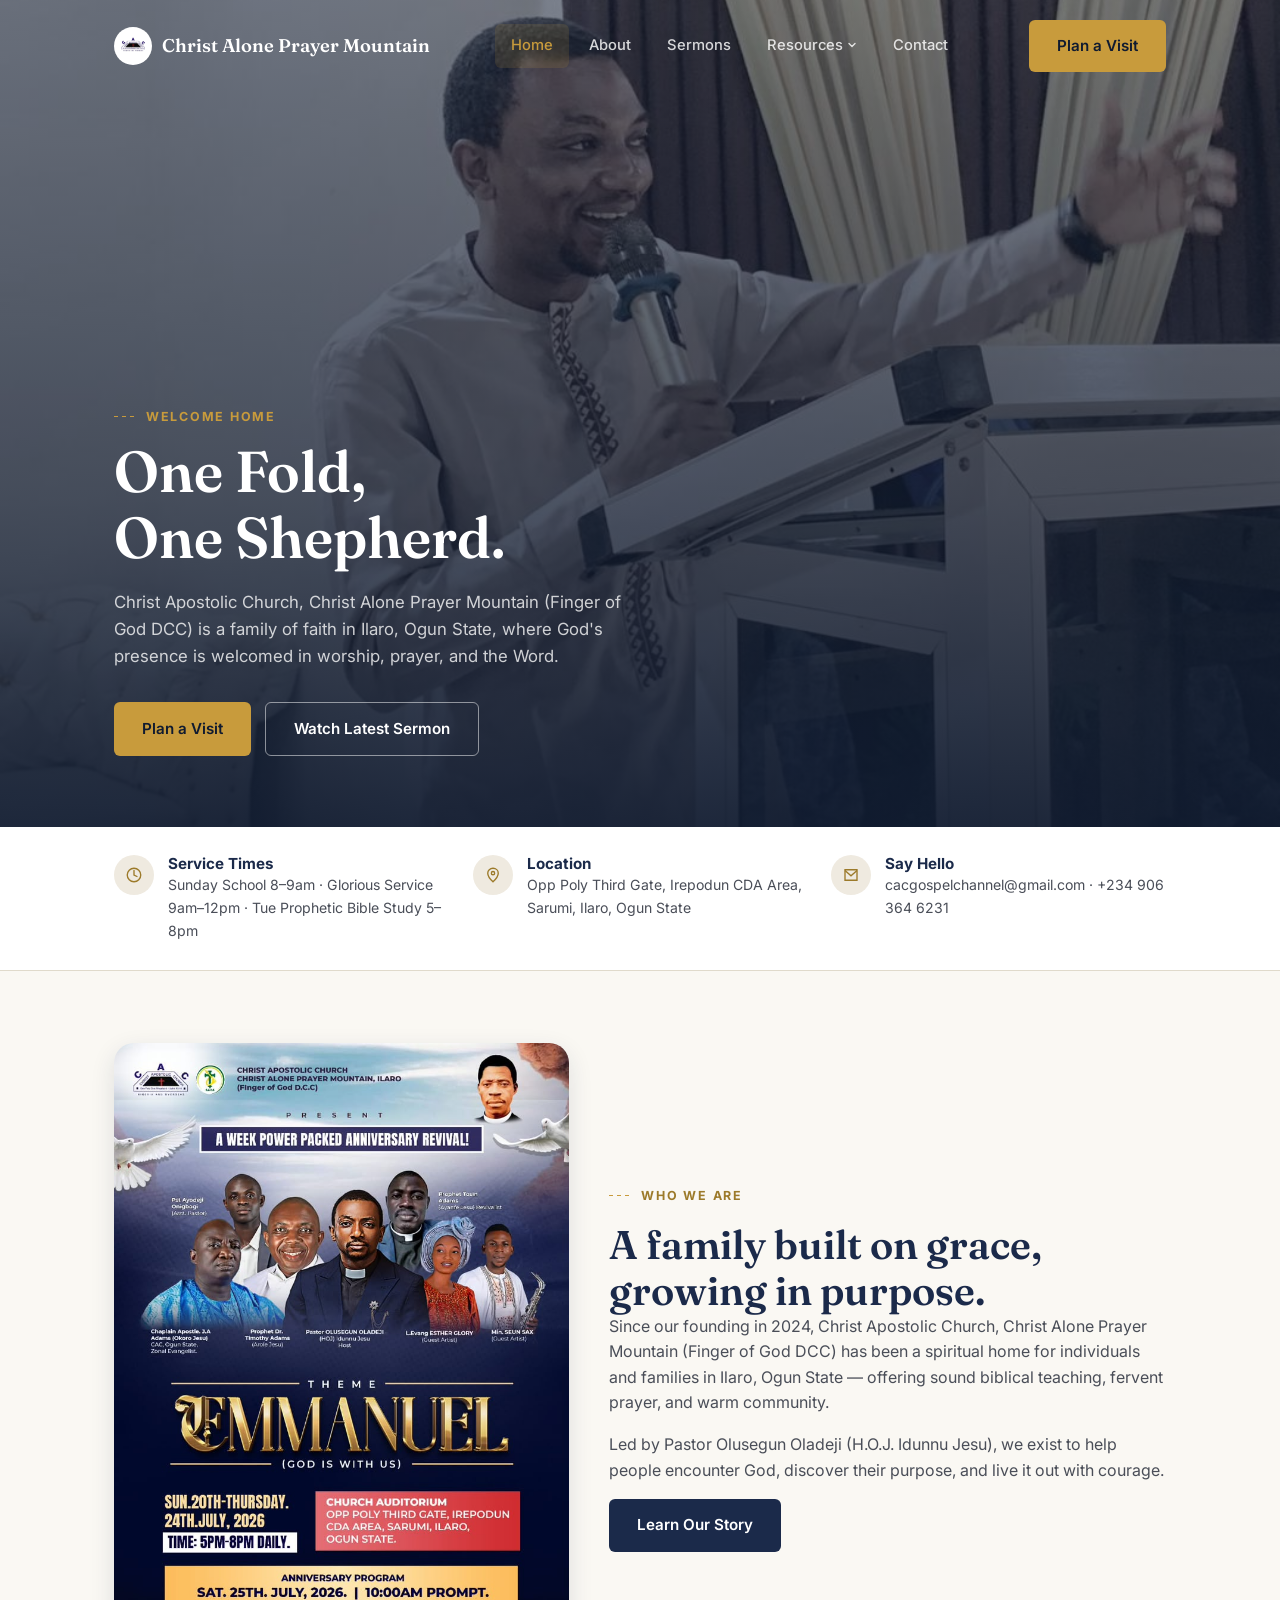
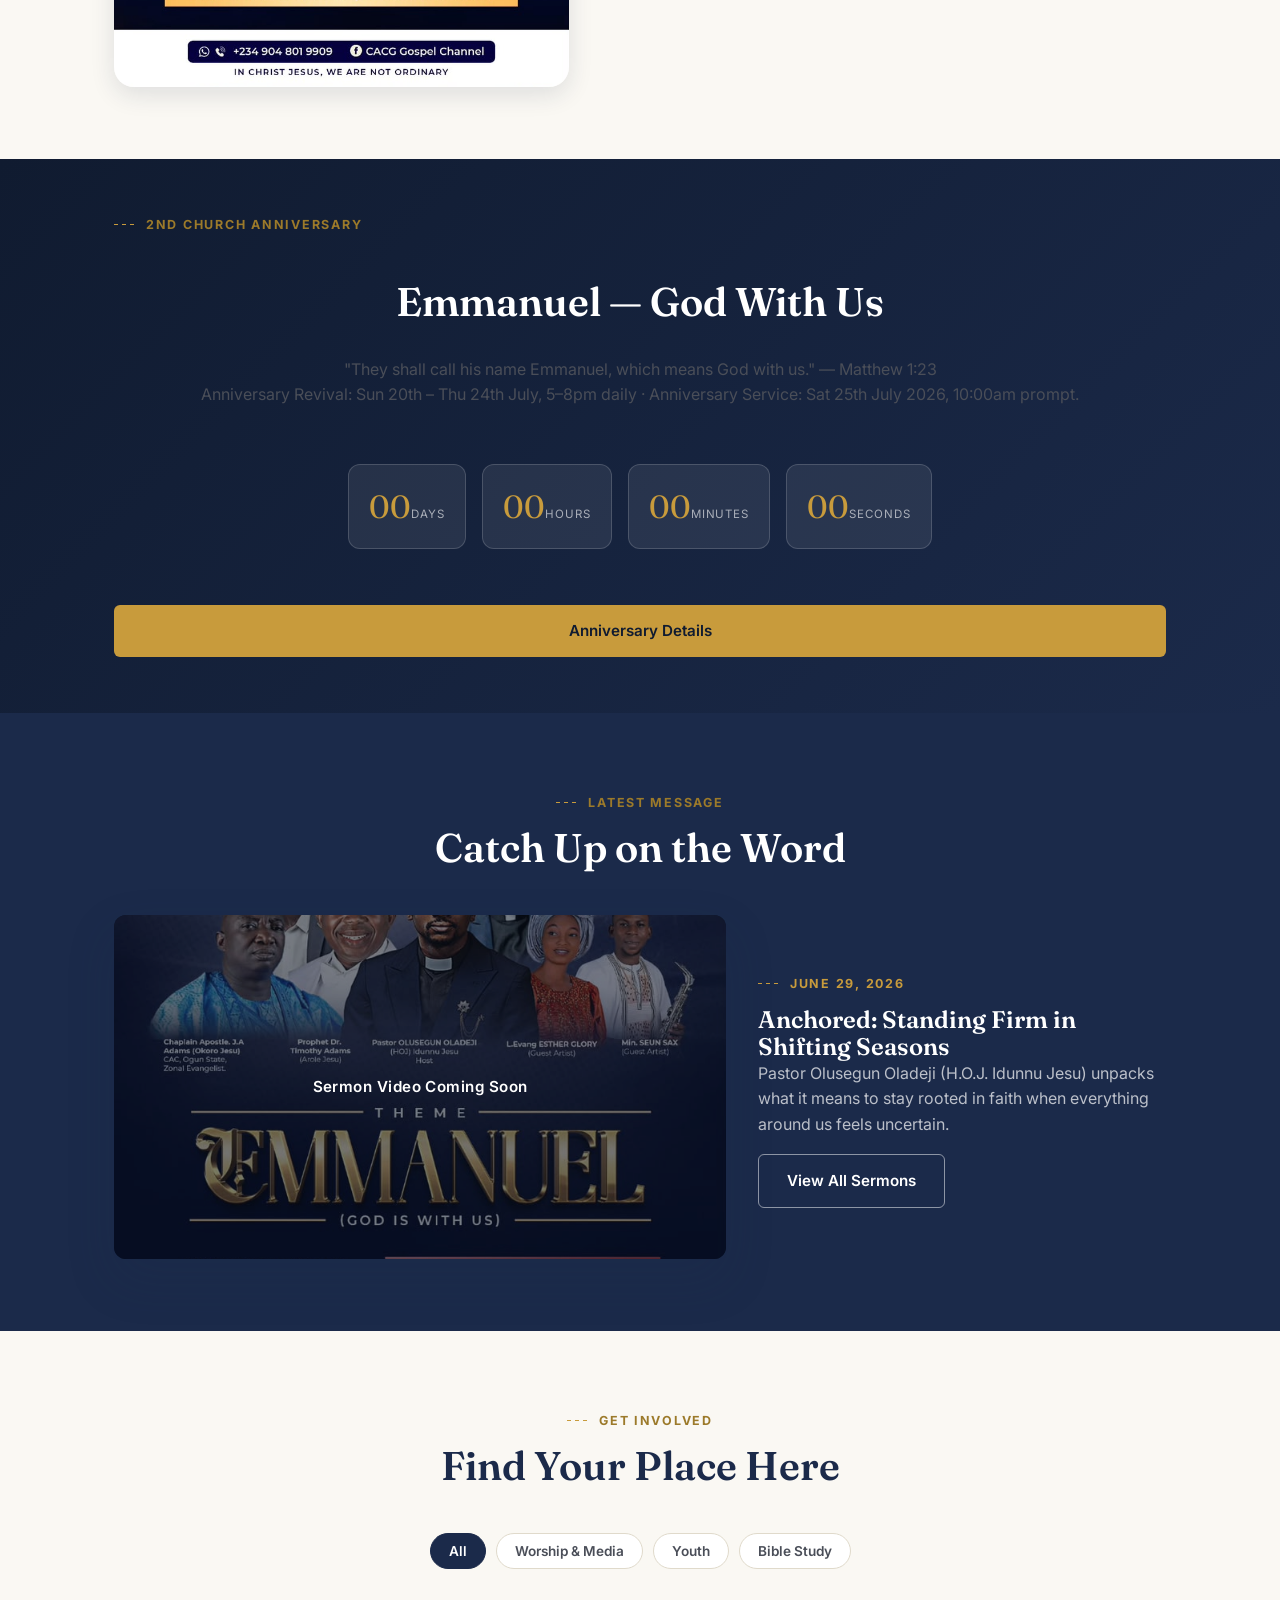
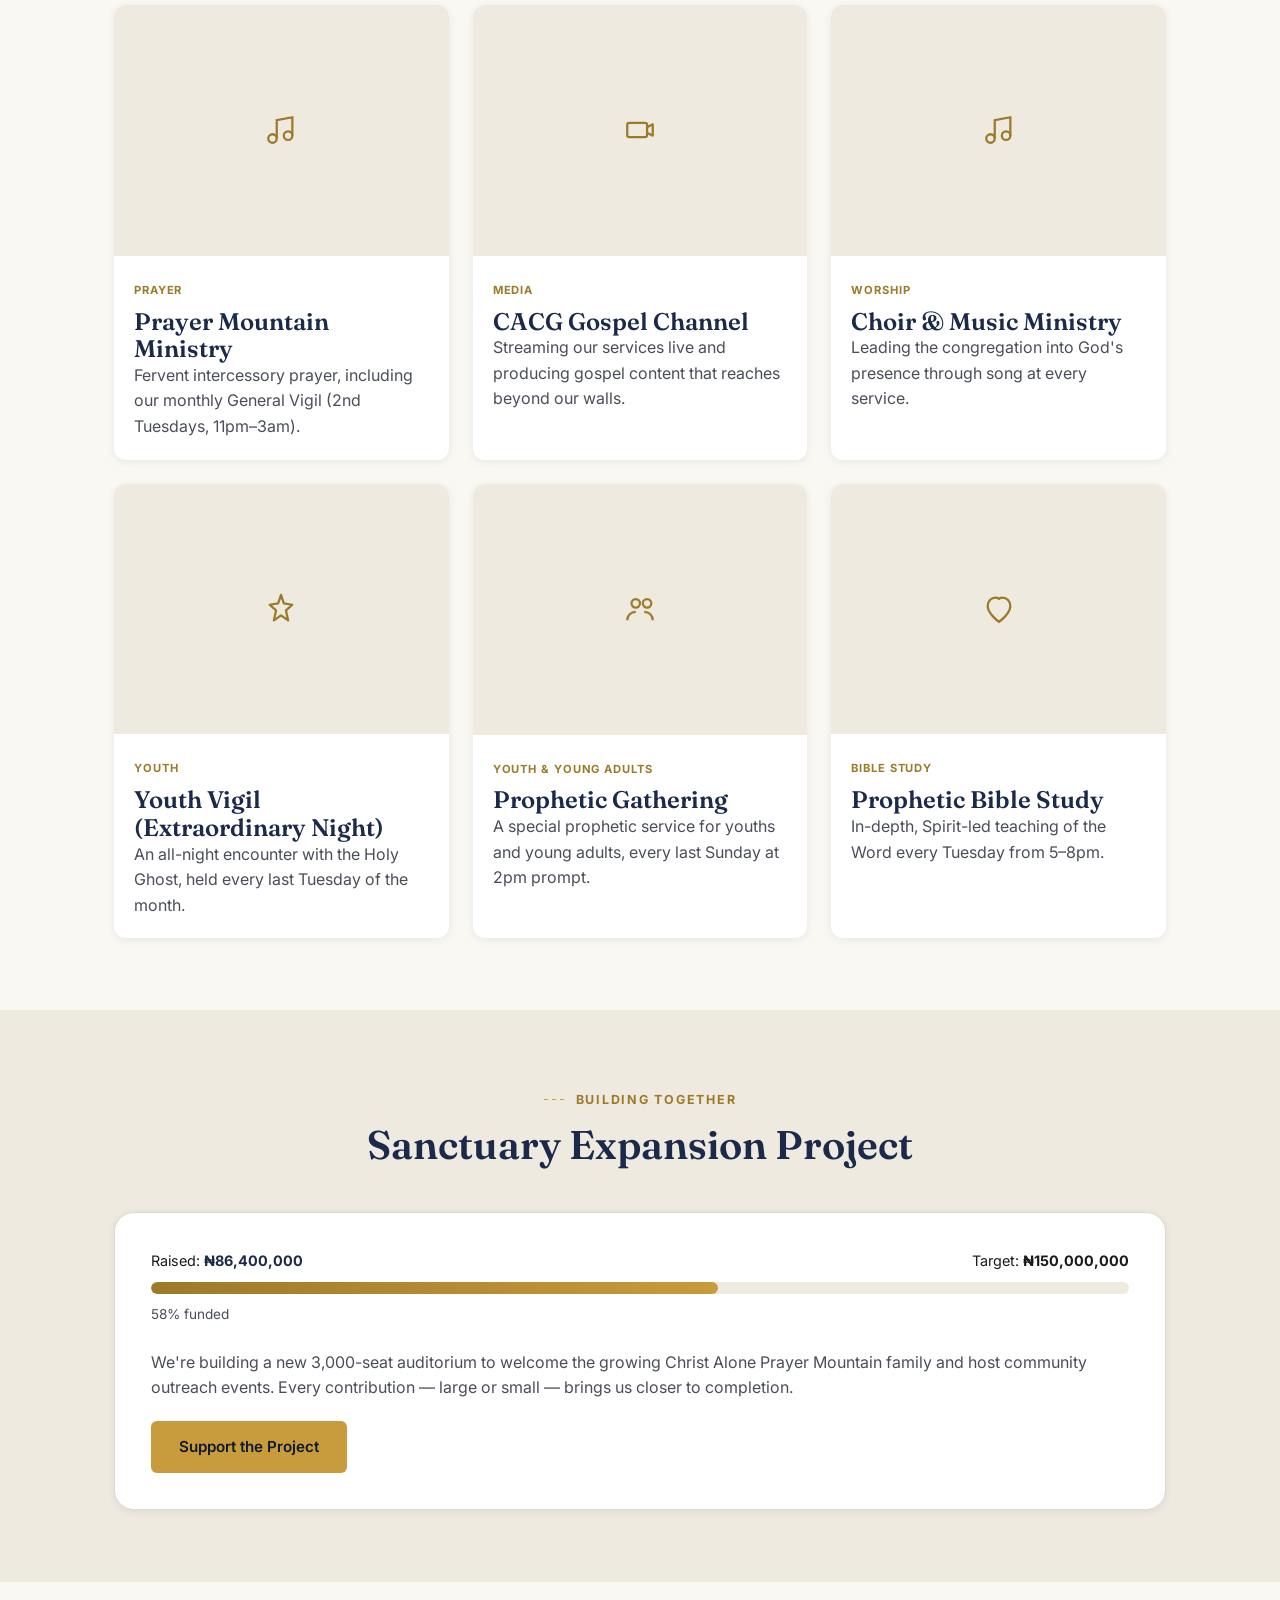
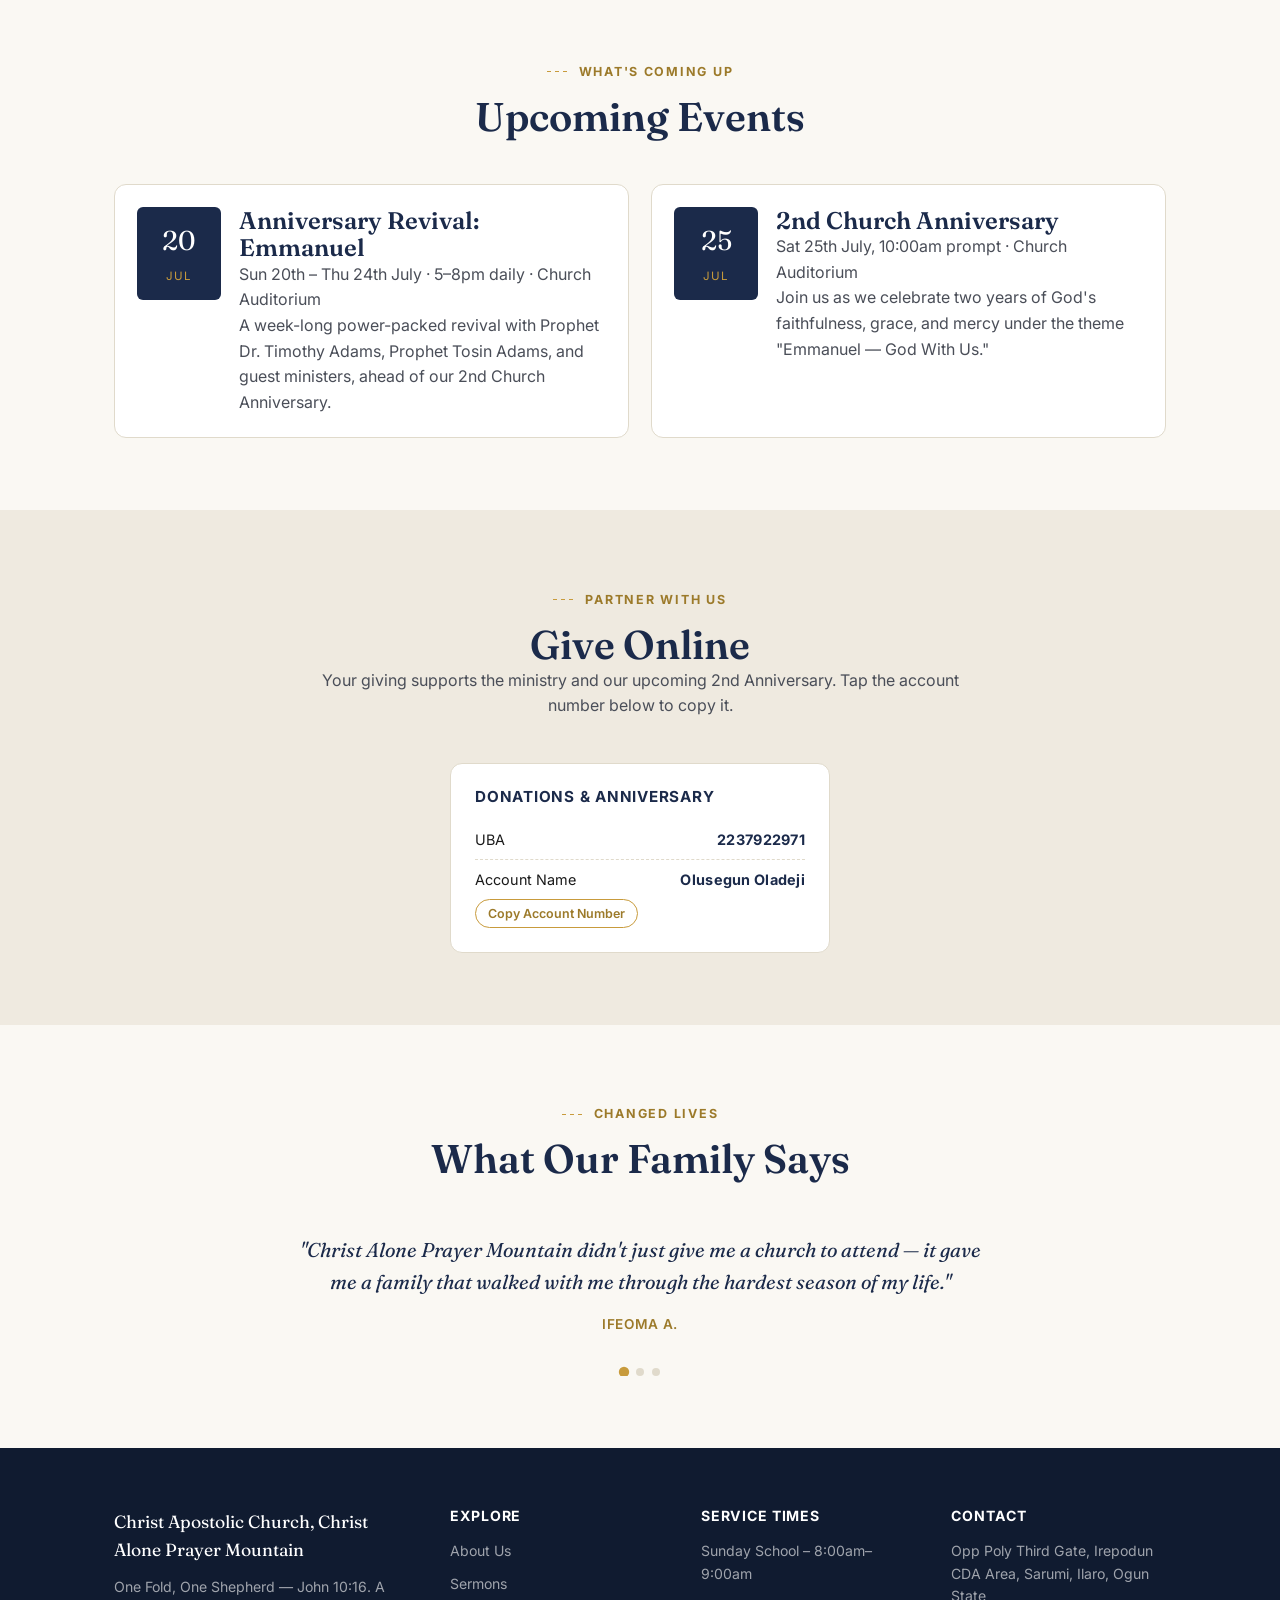
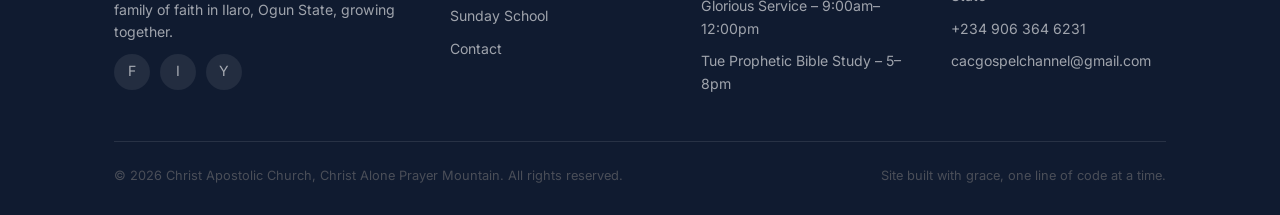
==== commit 3015e5d7: "update the plans" ====
--- a/index.html
+++ b/index.html
@@ -17,7 +17,7 @@
   <div class="container">
     <a href="index.html" class="nav-logo">
       <img src="images/logo.jpg" alt="Christ Apostolic Church logo" class="nav-logo-img">
-      Finger of God DCC
+      Christ Alone Prayer Mountain
     </a>
 
     <nav class="nav-links" aria-label="Primary">
@@ -59,9 +59,11 @@
 <!-- HERO SECTION -->
 <section class="hero">
   <div class="hero-media">
-    <video autoplay muted loop playsinline poster="poster.jpg">
-      <source src="worship-bg.mp4" type="video/mp4">
-    </video>
+    <!-- Using a static photo for now. To switch to video later, replace this img
+         with: <video autoplay muted loop playsinline poster="images/pastor-preaching.jpg">
+                 <source src="images/worship-bg.mp4" type="video/mp4">
+               </video> -->
+    <img src="images/pastor.jpg" alt="Pastor Olusegun Oladeji ministering at Christ Apostolic Church, Christ Alone Prayer Mountain">
   </div>
   <div class="hero-content">
     <p class="eyebrow hero-eyebrow">Welcome Home</p>
@@ -111,7 +113,7 @@
 <section class="about-preview section">
   <div class="container">
     <div class="about-media-frame about-media">
-      <img src="images/pastor.jpg" alt="Congregation gathered in worship at Christ Apostolic Church (Finger of God DCC)">
+      <img src="images/pastor-preaching.jpg" alt="Pastor Olusegun Oladeji preaching at Christ Apostolic Church, Christ Alone Prayer Mountain">
     </div>
     <div class="about-text">
       <p class="eyebrow">Who We Are</p>
@@ -148,15 +150,15 @@
       <h2>Catch Up on the Word</h2>
     </div>
     <div class="sermon-feature">
-      <div class="sermon-video">
-        <iframe loading="lazy" data-src="https://www.youtube.com/embed/dQw4w9WgXcQ" title="Latest sermon" allowfullscreen></iframe>
+      <div class="sermon-video sermon-video-static">
+        <img src="images/pastor-preaching.jpg" alt="Sermon video coming soon">
+        <div class="sermon-video-label">Sermon Video Coming Soon</div>
       </div>
       <div class="sermon-meta">
         <p class="eyebrow" style="color:var(--color-gold);">June 29, 2026</p>
         <h3 style="color:#fff;">Anchored: Standing Firm in Shifting Seasons</h3>
         <p>Pastor Olusegun Oladeji (H.O.J. Idunnu Jesu) unpacks what it means to stay rooted in faith when everything around us feels uncertain.</p>
-        <!-- <a href="sermons.html" class="btn btn-outline" style="margin-top:16px;">View All Sermons</a> -->
-        <p style="margin-top:16px;">COMING SOON!!!!!</p>
+        <a href="sermons.html" class="btn btn-outline" style="margin-top:16px;">View All Sermons</a>
       </div>
     </div>
   </div>
@@ -257,7 +259,7 @@
       </div>
       <p class="project-percent"><span id="projectPercentLabel">0</span>% funded</p>
       <div class="project-body">
-        <p>We're building a new 3,000-seat auditorium to welcome the growing Finger of God DCC family and host community outreach events. Every contribution — large or small — brings us closer to completion.</p>
+        <p>We're building a new 3,000-seat auditorium to welcome the growing Christ Alone Prayer Mountain family and host community outreach events. Every contribution — large or small — brings us closer to completion.</p>
         <a href="#give" class="btn btn-primary" style="margin-top:20px;">Support the Project</a>
       </div>
     </div>
@@ -327,7 +329,7 @@
     <div class="testimony-slider">
       <div class="testimony-track" id="testimonyTrack">
         <div class="testimony-slide">
-          <p class="quote">"Finger of God DCC didn't just give me a church to attend — it gave me a family that walked with me through the hardest season of my life."</p>
+          <p class="quote">"Christ Alone Prayer Mountain didn't just give me a church to attend — it gave me a family that walked with me through the hardest season of my life."</p>
           <p class="author">Ifeoma A.</p>
         </div>
         <div class="testimony-slide">
@@ -349,7 +351,7 @@
   <div class="container">
     <div class="footer-grid">
       <div class="footer-col">
-        <div class="footer-brand">Christ Apostolic Church (Finger of God DCC)</div>
+        <div class="footer-brand">Christ Apostolic Church, Christ Alone Prayer Mountain</div>
         <p>One Fold, One Shepherd — John 10:16. A family of faith in Ilaro, Ogun State, growing together.</p>
         <div class="footer-social">
           <a href="#" aria-label="Facebook">F</a>
@@ -378,7 +380,7 @@
       </div>
     </div>
     <div class="footer-bottom">
-      <p>&copy; 2026 Christ Apostolic Church (Finger of God DCC). All rights reserved.</p>
+      <p>&copy; 2026 Christ Apostolic Church, Christ Alone Prayer Mountain. All rights reserved.</p>
       <p>Site built with grace, one line of code at a time.</p>
     </div>
   </div>
--- a/style.css
+++ b/style.css
@@ -775,6 +775,34 @@
   border: 0;
 }
 
+.sermon-video-static {
+  position: relative;
+  cursor: default;
+  pointer-events: none;
+}
+
+.sermon-video-static img {
+  width: 100%;
+  height: 100%;
+  object-fit: cover;
+  filter: grayscale(15%) brightness(0.7);
+}
+
+.sermon-video-label {
+  position: absolute;
+  inset: 0;
+  display: flex;
+  align-items: center;
+  justify-content: center;
+  text-align: center;
+  padding: 20px;
+  color: var(--color-white);
+  font-weight: 600;
+  font-size: 0.95rem;
+  letter-spacing: 0.03em;
+  background: rgba(16, 27, 48, 0.35);
+}
+
 .sermon-video .play-placeholder {
   position: absolute;
   inset: 0;
